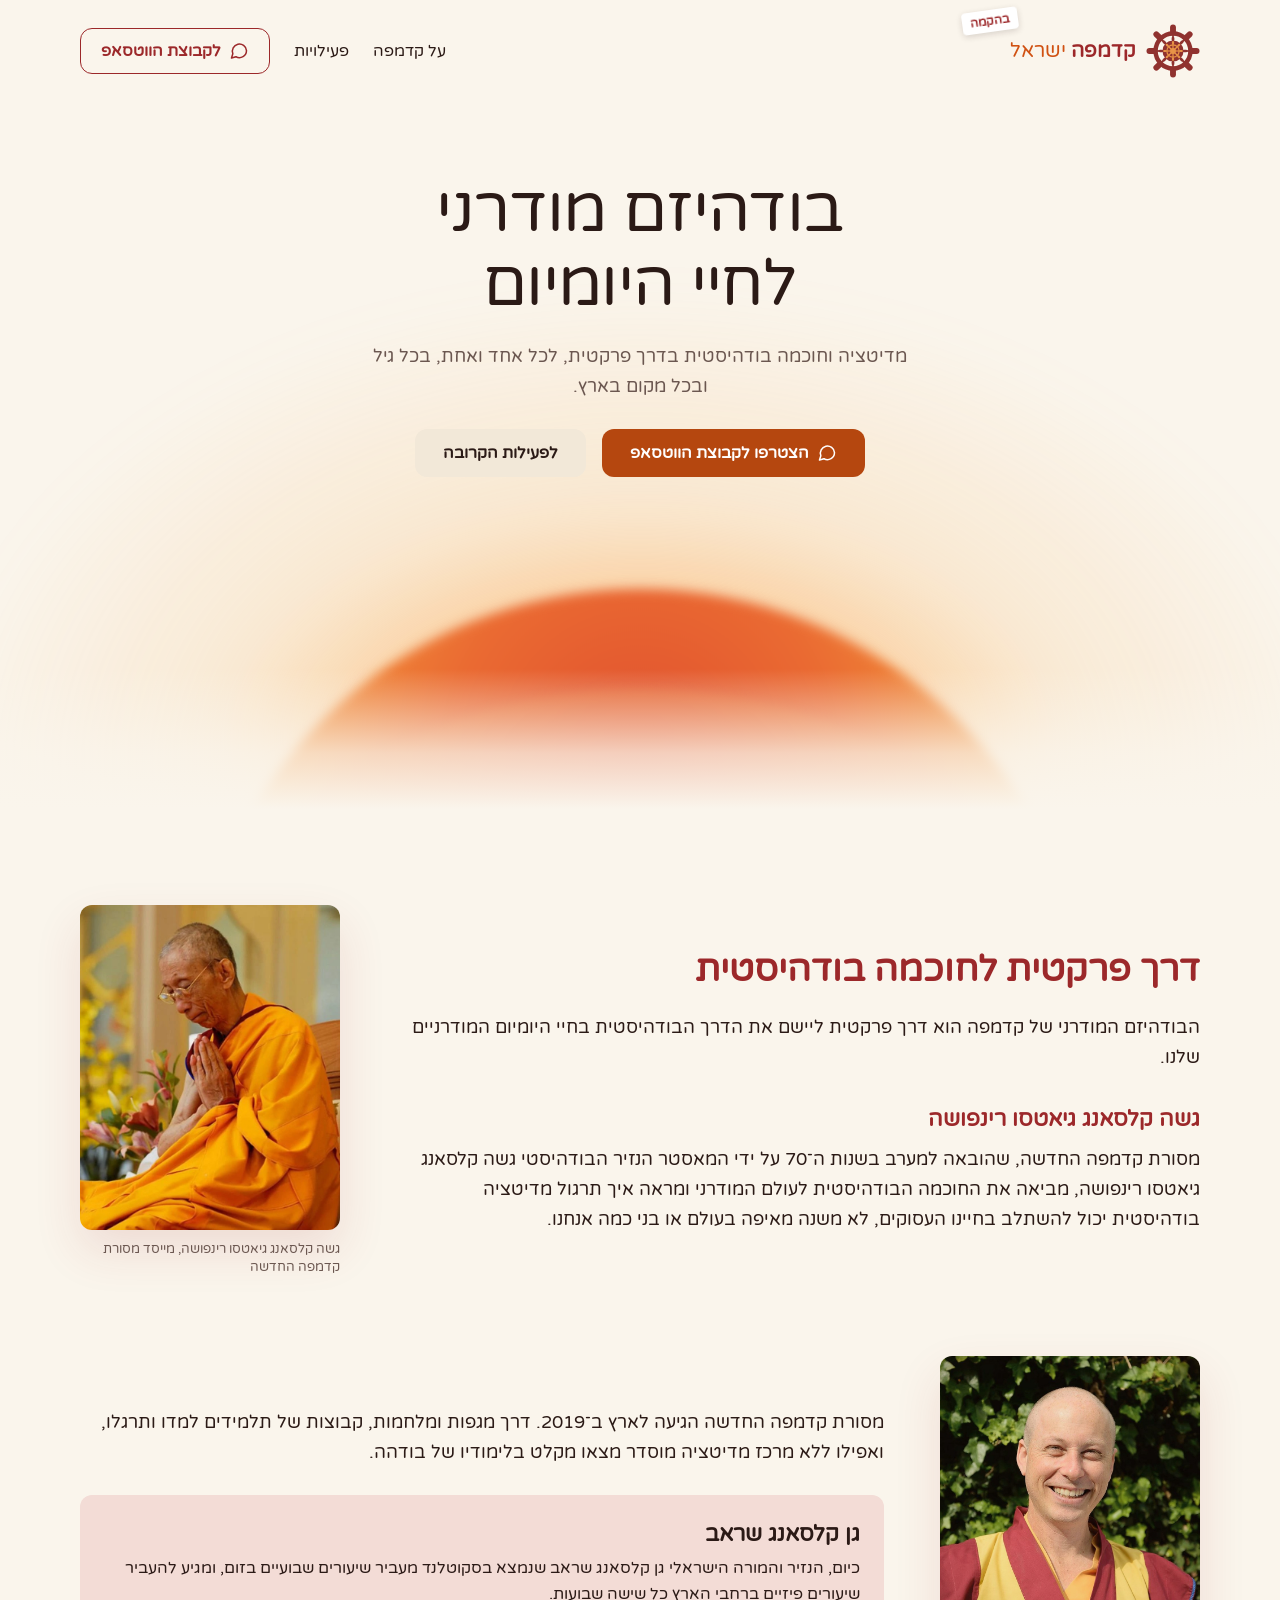
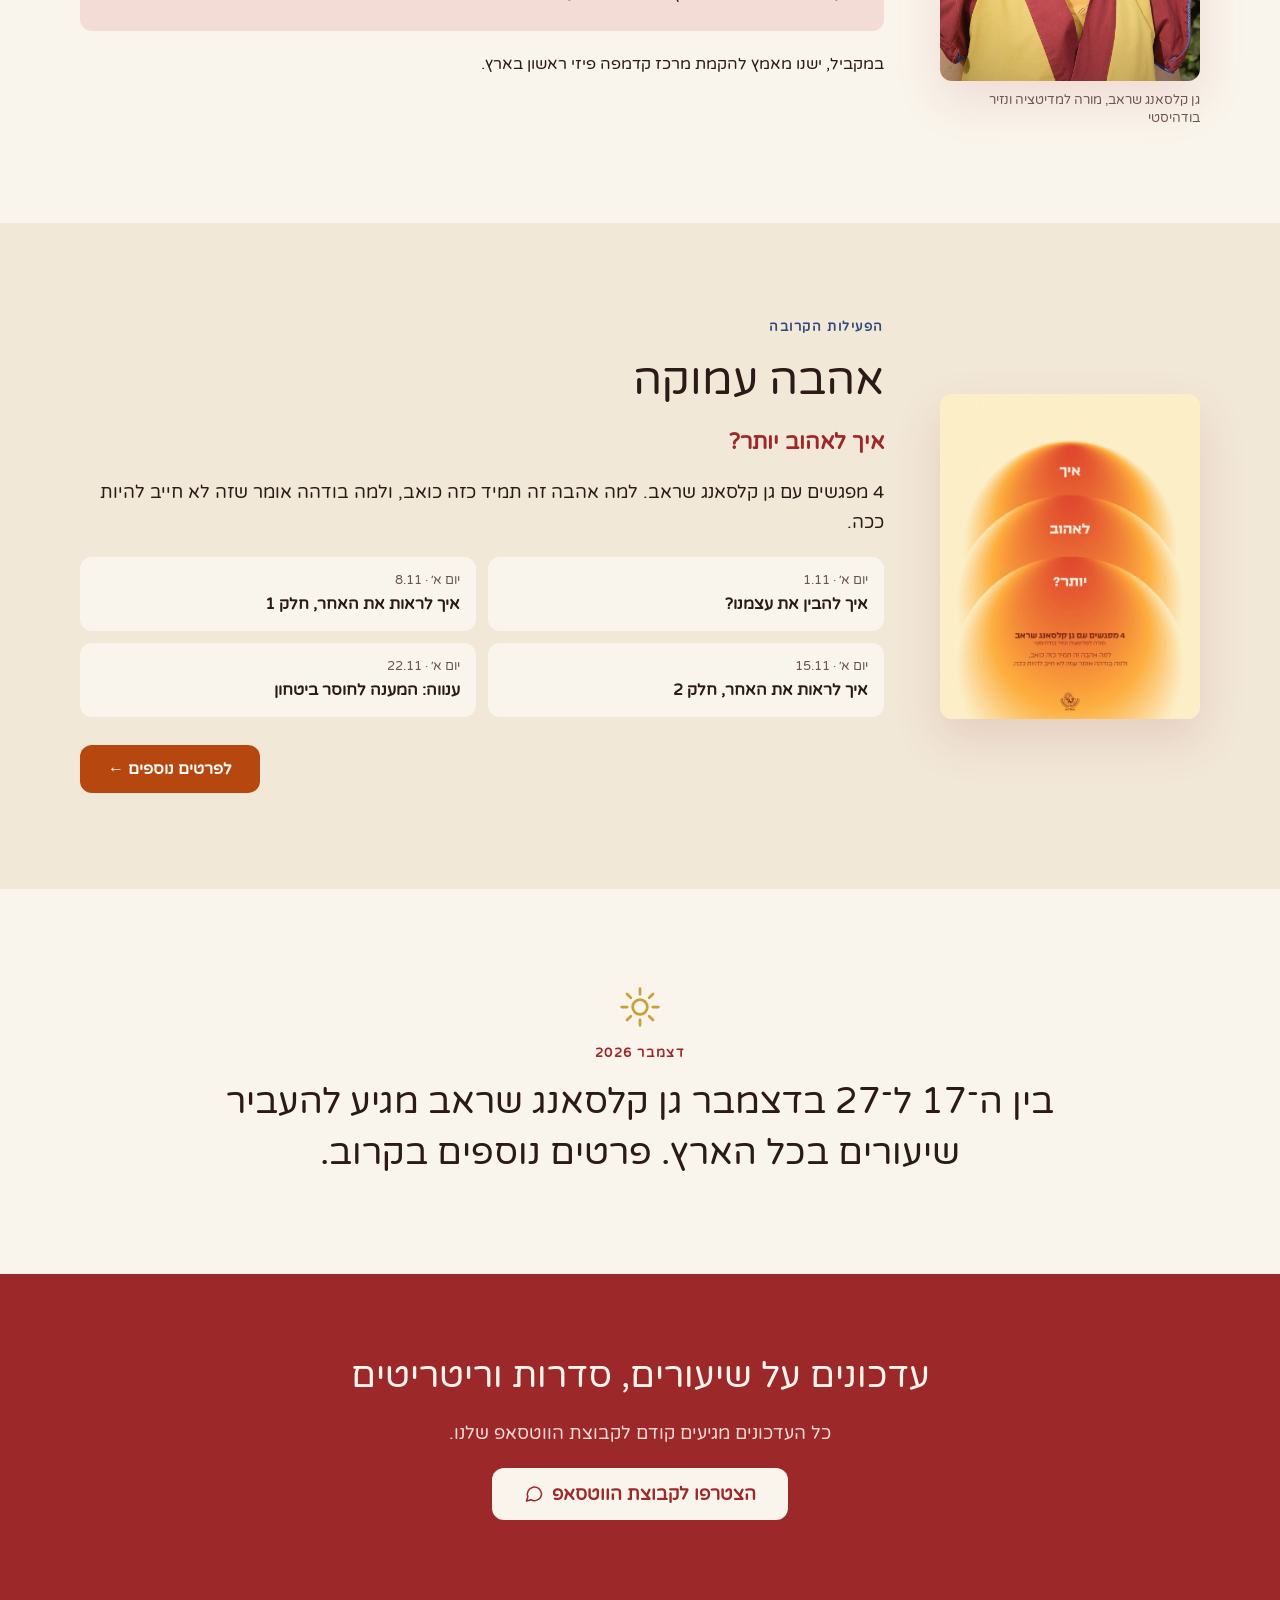
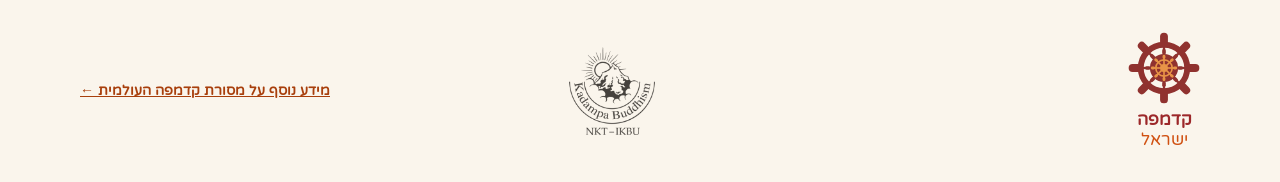
==== index.html @ 69dd3544 "Adjust portrait sizing and hide gallery navigation Add physical center information and refine Decemb" ====
<!doctype html>
<html lang="he" dir="rtl">
<head>
<meta charset="utf-8">
<meta name="viewport" content="width=device-width, initial-scale=1">
<title>קדמפה ישראל: עמוד נחיתה</title>
<meta name="description" content="קדמפה ישראל: בודהיזם מודרני לחיי היומיום. מדיטציה וחוכמה בודהיסטית בדרך פרקטית, לכל אחד ואחת, בכל גיל ובכל מקום בארץ.">
<meta name="theme-color" content="#faf5ec">
<link rel="preconnect" href="https://fonts.googleapis.com">
<link rel="preconnect" href="https://fonts.gstatic.com" crossorigin>
<link rel="stylesheet" href="https://fonts.googleapis.com/css2?family=Varela+Round&amp;display=swap">
<link rel="stylesheet" href="styles.css">
<noscript><style>.sun{transform:none}.sun-glow{opacity:1}</style></noscript>
<script src="main.js" defer></script>
</head>
<body>

<div class="site-top">
<header class="site-header">
<a class="logo" href="#top" aria-label="קדמפה ישראל, לראש העמוד">
<svg viewBox="52 26 220 220" width="54" height="54" role="img" aria-label="סמל קדמפה ישראל" class="logo-mark"><line x1="162.0" y1="96.0" x2="162.0" y2="70.0" stroke="#90322f" stroke-width="7"></line><line x1="162.0" y1="90.0" x2="162.0" y2="83.0" stroke="#90322f" stroke-width="11" stroke-linecap="round"></line><line x1="162.0" y1="58.0" x2="162.0" y2="40.0" stroke="#90322f" stroke-width="24" stroke-linecap="round"></line><line x1="190.3" y1="107.7" x2="208.7" y2="89.3" stroke="#90322f" stroke-width="7"></line><line x1="194.5" y1="103.5" x2="199.5" y2="98.5" stroke="#90322f" stroke-width="11" stroke-linecap="round"></line><line x1="217.2" y1="80.8" x2="229.9" y2="68.1" stroke="#90322f" stroke-width="24" stroke-linecap="round"></line><line x1="202.0" y1="136.0" x2="228.0" y2="136.0" stroke="#90322f" stroke-width="7"></line><line x1="208.0" y1="136.0" x2="215.0" y2="136.0" stroke="#90322f" stroke-width="11" stroke-linecap="round"></line><line x1="240.0" y1="136.0" x2="258.0" y2="136.0" stroke="#90322f" stroke-width="24" stroke-linecap="round"></line><line x1="190.3" y1="164.3" x2="208.7" y2="182.7" stroke="#90322f" stroke-width="7"></line><line x1="194.5" y1="168.5" x2="199.5" y2="173.5" stroke="#90322f" stroke-width="11" stroke-linecap="round"></line><line x1="217.2" y1="191.2" x2="229.9" y2="203.9" stroke="#90322f" stroke-width="24" stroke-linecap="round"></line><line x1="162.0" y1="176.0" x2="162.0" y2="202.0" stroke="#90322f" stroke-width="7"></line><line x1="162.0" y1="182.0" x2="162.0" y2="189.0" stroke="#90322f" stroke-width="11" stroke-linecap="round"></line><line x1="162.0" y1="214.0" x2="162.0" y2="232.0" stroke="#90322f" stroke-width="24" stroke-linecap="round"></line><line x1="133.7" y1="164.3" x2="115.3" y2="182.7" stroke="#90322f" stroke-width="7"></line><line x1="129.5" y1="168.5" x2="124.5" y2="173.5" stroke="#90322f" stroke-width="11" stroke-linecap="round"></line><line x1="106.8" y1="191.2" x2="94.1" y2="203.9" stroke="#90322f" stroke-width="24" stroke-linecap="round"></line><line x1="122.0" y1="136.0" x2="96.0" y2="136.0" stroke="#90322f" stroke-width="7"></line><line x1="116.0" y1="136.0" x2="109.0" y2="136.0" stroke="#90322f" stroke-width="11" stroke-linecap="round"></line><line x1="84.0" y1="136.0" x2="66.0" y2="136.0" stroke="#90322f" stroke-width="24" stroke-linecap="round"></line><line x1="133.7" y1="107.7" x2="115.3" y2="89.3" stroke="#90322f" stroke-width="7"></line><line x1="129.5" y1="103.5" x2="124.5" y2="98.5" stroke="#90322f" stroke-width="11" stroke-linecap="round"></line><line x1="106.8" y1="80.8" x2="94.1" y2="68.1" stroke="#90322f" stroke-width="24" stroke-linecap="round"></line><circle cx="162" cy="136" r="71" fill="none" stroke="#90322f" stroke-width="18"></circle><circle cx="162" cy="136" r="43" fill="#90322f"></circle><circle cx="162" cy="136" r="25" fill="none" stroke="#e89447" stroke-width="5"></circle><line x1="162.0" y1="136.0" x2="162.0" y2="103.0" stroke="#e89447" stroke-width="5"></line><line x1="162.0" y1="104.0" x2="162.0" y2="100.0" stroke="#e89447" stroke-width="8.5" stroke-linecap="round"></line><line x1="162.0" y1="136.0" x2="185.3" y2="112.7" stroke="#e89447" stroke-width="5"></line><line x1="184.6" y1="113.4" x2="187.5" y2="110.5" stroke="#e89447" stroke-width="8.5" stroke-linecap="round"></line><line x1="162.0" y1="136.0" x2="195.0" y2="136.0" stroke="#e89447" stroke-width="5"></line><line x1="194.0" y1="136.0" x2="198.0" y2="136.0" stroke="#e89447" stroke-width="8.5" stroke-linecap="round"></line><line x1="162.0" y1="136.0" x2="185.3" y2="159.3" stroke="#e89447" stroke-width="5"></line><line x1="184.6" y1="158.6" x2="187.5" y2="161.5" stroke="#e89447" stroke-width="8.5" stroke-linecap="round"></line><line x1="162.0" y1="136.0" x2="162.0" y2="169.0" stroke="#e89447" stroke-width="5"></line><line x1="162.0" y1="168.0" x2="162.0" y2="172.0" stroke="#e89447" stroke-width="8.5" stroke-linecap="round"></line><line x1="162.0" y1="136.0" x2="138.7" y2="159.3" stroke="#e89447" stroke-width="5"></line><line x1="139.4" y1="158.6" x2="136.5" y2="161.5" stroke="#e89447" stroke-width="8.5" stroke-linecap="round"></line><line x1="162.0" y1="136.0" x2="129.0" y2="136.0" stroke="#e89447" stroke-width="5"></line><line x1="130.0" y1="136.0" x2="126.0" y2="136.0" stroke="#e89447" stroke-width="8.5" stroke-linecap="round"></line><line x1="162.0" y1="136.0" x2="138.7" y2="112.7" stroke="#e89447" stroke-width="5"></line><line x1="139.4" y1="113.4" x2="136.5" y2="110.5" stroke="#e89447" stroke-width="8.5" stroke-linecap="round"></line><circle cx="162" cy="136" r="12" fill="#e89447"></circle></svg>
<span class="logo-word">
<span class="logo-word__top">קדמפה</span>
<span class="logo-word__bottom">ישראל</span>
</span>
<span class="badge badge--tag">בהקמה</span>
</a>
<nav class="nav nav--center" aria-label="ניווט ראשי">
<a class="nav-link" href="#about" data-section="about">על קדמפה</a>
<a class="nav-link" href="#series" data-section="series">פעילויות</a>
<!-- <a class="nav-link" href="#gallery" data-section="gallery">גלריה</a> -->
<a class="btn btn-outline" href="https://chat.whatsapp.com/EBCWu6RBWqvGROPX27mSxB"><svg class="icon" width="20" height="20" viewBox="0 0 24 24" fill="none" stroke="currentColor" stroke-width="1.8" stroke-linecap="round" stroke-linejoin="round" aria-hidden="true"><path d="M21 11.5a8.5 8.5 0 0 1-12.6 7.4L3 20.5l1.6-5.2A8.5 8.5 0 1 1 21 11.5z"></path></svg>לקבוצת הווטסאפ</a>
</nav>
</header>
</div>

<main>
<section id="top" class="hero">
<div class="hero-inner">
<h1 class="hero-title">בודהיזם מודרני<br>לחיי היומיום</h1>
<p class="hero-lead">מדיטציה וחוכמה בודהיסטית בדרך פרקטית, לכל אחד ואחת, בכל גיל ובכל מקום בארץ.</p>
<div class="btn-row btn-row--center">
<a class="btn btn-primary" href="https://chat.whatsapp.com/EBCWu6RBWqvGROPX27mSxB"><svg class="icon" width="20" height="20" viewBox="0 0 24 24" fill="none" stroke="currentColor" stroke-width="1.8" stroke-linecap="round" stroke-linejoin="round" aria-hidden="true"><path d="M21 11.5a8.5 8.5 0 0 1-12.6 7.4L3 20.5l1.6-5.2A8.5 8.5 0 1 1 21 11.5z"></path></svg>הצטרפו לקבוצת הווטסאפ</a>
<a class="btn btn-secondary" href="#series">לפעילות הקרובה</a>
</div>
</div>
<div class="horizon" aria-hidden="true">
<div class="sun">
<div class="sun-glow"><div class="sun-glow__breath"></div></div>
<div class="sun-disc sun-disc--core"></div>
<div class="sun-disc sun-disc--halo"></div>
</div>
</div>
</section>

<section id="about" class="section about">
<div class="container about-rows">
<div class="split">
<div class="about-text stack">
<h2 class="heading">דרך פרקטית לחוכמה בודהיסטית</h2>
<p class="body-lg">הבודהיזם המודרני של קדמפה הוא דרך פרקטית ליישם את הדרך הבודהיסטית בחיי היומיום המודרניים שלנו.</p>
<h3 class="subheading">גשה קלסאנג גיאטסו רינפושה</h3>
<p class="body-lg">מסורת קדמפה החדשה, שהובאה למערב בשנות ה־70 על ידי המאסטר הנזיר הבודהיסטי גשה קלסאנג גיאטסו רינפושה, מביאה את החוכמה הבודהיסטית לעולם המודרני ומראה איך תרגול מדיטציה בודהיסטית יכול להשתלב בחיינו העסוקים, לא משנה מאיפה בעולם או בני כמה אנחנו.</p>
</div>
<figure class="about-figure">
<img class="photo" src="assets/geshe-la.jpg" alt="גשה קלסאנג גיאטסו רינפושה בגלימות זעפרן, ידיו צמודות בתפילה ועיניו מושפלות">
<figcaption class="caption">גשה קלסאנג גיאטסו רינפושה, מייסד מסורת קדמפה החדשה</figcaption>
</figure>
</div>
<div class="split split--reverse">
<div class="about-text stack">
<p class="body-lg">מסורת קדמפה החדשה הגיעה לארץ ב־2019. דרך מגפות ומלחמות, קבוצות של תלמידים למדו ותרגלו, ואפילו ללא מרכז מדיטציה מוסדר מצאו מקלט בלימודיו של בודהה.</p>
<div class="card-lotus teacher-card">
<div class="card-title">גן קלסאנג שראב</div>
<p>כיום, הנזיר והמורה הישראלי גן קלסאנג שראב שנמצא בסקוטלנד מעביר שיעורים שבועיים בזום, ומגיע להעביר שיעורים פיזיים ברחבי הארץ כל שישה שבועות.</p>
</div>
<p>במקביל, ישנו מאמץ להקמת מרכז קדמפה פיזי ראשון בארץ.</p>
</div>
<figure class="about-figure">
<img class="photo" src="assets/sherab.jpg" alt="גן קלסאנג שראב מחייך, בגלימות נזיר, על רקע עלי קיסוס">
<figcaption class="caption">גן קלסאנג שראב, מורה למדיטציה ונזיר בודהיסטי</figcaption>
</figure>
</div>
</div>
</section>

<section id="series" class="section section--band">
<div class="container split">
<div class="series-poster">
<img class="photo photo--strong" src="assets/poster.jpg" alt="פוסטר הסדרה: איך לאהוב יותר? 4 מפגשים עם גן קלסאנג שראב">
</div>
<div class="col-main stack">
<div class="eyebrow eyebrow--lapis">הפעילות הקרובה</div>
<h2 class="series-title">אהבה עמוקה</h2>
<p class="subheading">איך לאהוב יותר?</p>
<p class="body-lg">4 מפגשים עם גן קלסאנג שראב. למה אהבה זה תמיד כזה כואב, ולמה בודהה אומר שזה לא חייב להיות ככה.</p>
<ul class="session-grid">
<li class="session-chip"><span class="session-chip__date">יום א׳ · 1.11</span><span class="session-chip__title">איך להבין את עצמנו?</span></li>
<li class="session-chip"><span class="session-chip__date">יום א׳ · 8.11</span><span class="session-chip__title">איך לראות את האחר, חלק 1</span></li>
<li class="session-chip"><span class="session-chip__date">יום א׳ · 15.11</span><span class="session-chip__title">איך לראות את האחר, חלק 2</span></li>
<li class="session-chip"><span class="session-chip__date">יום א׳ · 22.11</span><span class="session-chip__title">ענווה: המענה לחוסר ביטחון</span></li>
</ul>
<div class="btn-row btn-row--end">
<a class="btn btn-primary" href="series.html">לפרטים נוספים ←</a>
</div>
</div>
</div>
</section>

<section class="section" aria-labelledby="dec-title">
<div class="container container--narrow note">
<svg width="44" height="44" viewBox="0 0 24 24" fill="none" stroke="#c9a03a" stroke-width="1.5" stroke-linecap="round" aria-hidden="true"><circle cx="12" cy="12" r="4"></circle><path d="M12 2v3M12 19v3M2 12h3M19 12h3M4.9 4.9l2.1 2.1M17 17l2.1 2.1M4.9 19.1L7 17M17 7l2.1-2.1"></path></svg>
<h2 id="dec-title" class="eyebrow">דצמבר 2026</h2>
<p class="note-text">בין ה־17 ל־27 בדצמבר גן קלסאנג שראב מגיע להעביר שיעורים בכל הארץ. פרטים נוספים בקרוב.</p>
<!--<a class="btn btn-outline" href="https://chat.whatsapp.com/EBCWu6RBWqvGROPX27mSxB">לעדכונים בווטסאפ<svg class="icon" width="18" height="18" viewBox="0 0 24 24" fill="none" stroke="currentColor" stroke-width="1.8" stroke-linecap="round" stroke-linejoin="round" aria-hidden="true"><path d="M21 11.5a8.5 8.5 0 0 1-12.6 7.4L3 20.5l1.6-5.2A8.5 8.5 0 1 1 21 11.5z"></path></svg></a>-->
</div>
</section>

<!--
<section id="gallery" class="gallery">
<div class="container">
<div class="stack stack--12">
<h2 class="heading">ממפגשים קודמים:</h2>
</div>
Gallery placeholders: replace each <figure class="placeholder ..."> with
     <figure class="gallery-item--..."><img class="photo" ...></figure> when photos arrive.
<div class="gallery-grid">
<figure class="placeholder gallery-item--wide"><svg width="32" height="32" viewBox="0 0 24 24" fill="none" stroke="#6b5750" stroke-width="1.5" stroke-linecap="round" stroke-linejoin="round" aria-hidden="true"><rect x="3" y="3" width="18" height="18" rx="3"></rect><circle cx="9" cy="9" r="2"></circle><path d="M21 15l-5-5L5 21"></path></svg><figcaption>[תמונה: שיעורים, אוקטובר 2026]</figcaption></figure>
<figure class="placeholder gallery-item--tall"><svg width="32" height="32" viewBox="0 0 24 24" fill="none" stroke="#6b5750" stroke-width="1.5" stroke-linecap="round" stroke-linejoin="round" aria-hidden="true"><rect x="3" y="3" width="18" height="18" rx="3"></rect><circle cx="9" cy="9" r="2"></circle><path d="M21 15l-5-5L5 21"></path></svg><figcaption>[תמונה: אוקטובר 2026]</figcaption></figure>
<figure class="placeholder gallery-item--landscape"><svg width="32" height="32" viewBox="0 0 24 24" fill="none" stroke="#6b5750" stroke-width="1.5" stroke-linecap="round" stroke-linejoin="round" aria-hidden="true"><rect x="3" y="3" width="18" height="18" rx="3"></rect><circle cx="9" cy="9" r="2"></circle><path d="M21 15l-5-5L5 21"></path></svg><figcaption>[תמונה: ריטריט]</figcaption></figure>
<figure class="placeholder gallery-item--landscape"><svg width="32" height="32" viewBox="0 0 24 24" fill="none" stroke="#6b5750" stroke-width="1.5" stroke-linecap="round" stroke-linejoin="round" aria-hidden="true"><rect x="3" y="3" width="18" height="18" rx="3"></rect><circle cx="9" cy="9" r="2"></circle><path d="M21 15l-5-5L5 21"></path></svg><figcaption>[תמונה: שיעור קודם]</figcaption></figure>
<figure class="placeholder gallery-item--landscape"><svg width="32" height="32" viewBox="0 0 24 24" fill="none" stroke="#6b5750" stroke-width="1.5" stroke-linecap="round" stroke-linejoin="round" aria-hidden="true"><rect x="3" y="3" width="18" height="18" rx="3"></rect><circle cx="9" cy="9" r="2"></circle><path d="M21 15l-5-5L5 21"></path></svg><figcaption>[תמונה: ריטריט]</figcaption></figure>
</div>
</div>
</section>
-->

<section class="join" aria-labelledby="join-title">
<div class="container container--narrow">
<h2 id="join-title" class="join-title">עדכונים על שיעורים, סדרות וריטריטים</h2>
<p class="join-lead">כל העדכונים מגיעים קודם לקבוצת הווטסאפ שלנו.</p>
<a class="btn btn-light" href="https://chat.whatsapp.com/EBCWu6RBWqvGROPX27mSxB">הצטרפו לקבוצת הווטסאפ<svg class="icon" width="20" height="20" viewBox="0 0 24 24" fill="none" stroke="currentColor" stroke-width="1.8" stroke-linecap="round" stroke-linejoin="round" aria-hidden="true"><path d="M21 11.5a8.5 8.5 0 0 1-12.6 7.4L3 20.5l1.6-5.2A8.5 8.5 0 1 1 21 11.5z"></path></svg></a>
</div>
</section>
</main>

<footer class="site-footer">
<div class="footer-logo" role="img" aria-label="קדמפה ישראל">
<svg viewBox="52 26 220 220" width="72" height="72" role="img" aria-label="סמל קדמפה ישראל" class="logo-mark"><line x1="162.0" y1="96.0" x2="162.0" y2="70.0" stroke="#90322f" stroke-width="7"></line><line x1="162.0" y1="90.0" x2="162.0" y2="83.0" stroke="#90322f" stroke-width="11" stroke-linecap="round"></line><line x1="162.0" y1="58.0" x2="162.0" y2="40.0" stroke="#90322f" stroke-width="24" stroke-linecap="round"></line><line x1="190.3" y1="107.7" x2="208.7" y2="89.3" stroke="#90322f" stroke-width="7"></line><line x1="194.5" y1="103.5" x2="199.5" y2="98.5" stroke="#90322f" stroke-width="11" stroke-linecap="round"></line><line x1="217.2" y1="80.8" x2="229.9" y2="68.1" stroke="#90322f" stroke-width="24" stroke-linecap="round"></line><line x1="202.0" y1="136.0" x2="228.0" y2="136.0" stroke="#90322f" stroke-width="7"></line><line x1="208.0" y1="136.0" x2="215.0" y2="136.0" stroke="#90322f" stroke-width="11" stroke-linecap="round"></line><line x1="240.0" y1="136.0" x2="258.0" y2="136.0" stroke="#90322f" stroke-width="24" stroke-linecap="round"></line><line x1="190.3" y1="164.3" x2="208.7" y2="182.7" stroke="#90322f" stroke-width="7"></line><line x1="194.5" y1="168.5" x2="199.5" y2="173.5" stroke="#90322f" stroke-width="11" stroke-linecap="round"></line><line x1="217.2" y1="191.2" x2="229.9" y2="203.9" stroke="#90322f" stroke-width="24" stroke-linecap="round"></line><line x1="162.0" y1="176.0" x2="162.0" y2="202.0" stroke="#90322f" stroke-width="7"></line><line x1="162.0" y1="182.0" x2="162.0" y2="189.0" stroke="#90322f" stroke-width="11" stroke-linecap="round"></line><line x1="162.0" y1="214.0" x2="162.0" y2="232.0" stroke="#90322f" stroke-width="24" stroke-linecap="round"></line><line x1="133.7" y1="164.3" x2="115.3" y2="182.7" stroke="#90322f" stroke-width="7"></line><line x1="129.5" y1="168.5" x2="124.5" y2="173.5" stroke="#90322f" stroke-width="11" stroke-linecap="round"></line><line x1="106.8" y1="191.2" x2="94.1" y2="203.9" stroke="#90322f" stroke-width="24" stroke-linecap="round"></line><line x1="122.0" y1="136.0" x2="96.0" y2="136.0" stroke="#90322f" stroke-width="7"></line><line x1="116.0" y1="136.0" x2="109.0" y2="136.0" stroke="#90322f" stroke-width="11" stroke-linecap="round"></line><line x1="84.0" y1="136.0" x2="66.0" y2="136.0" stroke="#90322f" stroke-width="24" stroke-linecap="round"></line><line x1="133.7" y1="107.7" x2="115.3" y2="89.3" stroke="#90322f" stroke-width="7"></line><line x1="129.5" y1="103.5" x2="124.5" y2="98.5" stroke="#90322f" stroke-width="11" stroke-linecap="round"></line><line x1="106.8" y1="80.8" x2="94.1" y2="68.1" stroke="#90322f" stroke-width="24" stroke-linecap="round"></line><circle cx="162" cy="136" r="71" fill="none" stroke="#90322f" stroke-width="18"></circle><circle cx="162" cy="136" r="43" fill="#90322f"></circle><circle cx="162" cy="136" r="25" fill="none" stroke="#e89447" stroke-width="5"></circle><line x1="162.0" y1="136.0" x2="162.0" y2="103.0" stroke="#e89447" stroke-width="5"></line><line x1="162.0" y1="104.0" x2="162.0" y2="100.0" stroke="#e89447" stroke-width="8.5" stroke-linecap="round"></line><line x1="162.0" y1="136.0" x2="185.3" y2="112.7" stroke="#e89447" stroke-width="5"></line><line x1="184.6" y1="113.4" x2="187.5" y2="110.5" stroke="#e89447" stroke-width="8.5" stroke-linecap="round"></line><line x1="162.0" y1="136.0" x2="195.0" y2="136.0" stroke="#e89447" stroke-width="5"></line><line x1="194.0" y1="136.0" x2="198.0" y2="136.0" stroke="#e89447" stroke-width="8.5" stroke-linecap="round"></line><line x1="162.0" y1="136.0" x2="185.3" y2="159.3" stroke="#e89447" stroke-width="5"></line><line x1="184.6" y1="158.6" x2="187.5" y2="161.5" stroke="#e89447" stroke-width="8.5" stroke-linecap="round"></line><line x1="162.0" y1="136.0" x2="162.0" y2="169.0" stroke="#e89447" stroke-width="5"></line><line x1="162.0" y1="168.0" x2="162.0" y2="172.0" stroke="#e89447" stroke-width="8.5" stroke-linecap="round"></line><line x1="162.0" y1="136.0" x2="138.7" y2="159.3" stroke="#e89447" stroke-width="5"></line><line x1="139.4" y1="158.6" x2="136.5" y2="161.5" stroke="#e89447" stroke-width="8.5" stroke-linecap="round"></line><line x1="162.0" y1="136.0" x2="129.0" y2="136.0" stroke="#e89447" stroke-width="5"></line><line x1="130.0" y1="136.0" x2="126.0" y2="136.0" stroke="#e89447" stroke-width="8.5" stroke-linecap="round"></line><line x1="162.0" y1="136.0" x2="138.7" y2="112.7" stroke="#e89447" stroke-width="5"></line><line x1="139.4" y1="113.4" x2="136.5" y2="110.5" stroke="#e89447" stroke-width="8.5" stroke-linecap="round"></line><circle cx="162" cy="136" r="12" fill="#e89447"></circle></svg>
<span class="logo-word"><span class="logo-word__top">קדמפה</span><span class="logo-word__bottom">ישראל</span></span>
</div>
<br>
<a class="footer-nkt" href="https://kadampa.org/"><img src="assets/nkt-ikbu-logo.png" width="96" height="96" alt="חלק ממסורת קדמפה החדשה (NKT-IKBU)"></a>
<a class="footer-link" href="https://kadampa.org/">מידע נוסף על מסורת קדמפה העולמית ←</a>
</footer>

</body>
</html>
---- styles.css ----
/* Kadampa Israel: shared styles. Token names follow design/tokens.json (light theme). */

:root {
  --surface-100: #faf5ec;
  --surface-200: #f2e8d8;
  --hairline: #e2d5c1;
  --ink: #2b1a16;
  --ink-muted: #6b5750;
  --ink-soft: #4a3832; /* not a token: session descriptions on the series page */
  --saffron: #d05112;
  --saffron-text: #a83f0c;
  --action: #b5470f;
  --on-action: #ffffff;
  --maroon: #9c282a;
  --gold: #c9a03a;
  --lapis: #2f4a7c;
  --jade: #2f6b52;
  --lotus: #f3dcd6;

  --radius-md: 12px;
  --radius-full: 9999px;

  --font-sans: 'Varela Round', Heebo, Arial, sans-serif;
}

/* ---------- Base ---------- */

html { scroll-behavior: smooth; }
@media (prefers-reduced-motion: reduce) {
  html { scroll-behavior: auto; }
}

body {
  margin: 0;
  background: var(--surface-100);
  color: var(--ink);
  font-family: var(--font-sans);
  font-size: 16px;
  line-height: 26px;
}

h1, h2, p, figure, dl, dd { margin: 0; }

:where(a) { color: var(--saffron-text); }
:where(a:hover) { color: var(--maroon); }

.icon { flex: 0 0 auto; }

/* ---------- Header / nav ---------- */

html { scroll-padding-top: 96px; }

.site-header {
  max-width: 1120px;
  margin: 0 auto;
  padding: 24px 24px;
  display: flex;
  flex-wrap: wrap;
  gap: 16px;
  align-items: center;
  justify-content: space-between;
  position: relative;
}
.site-header--wide { max-width: 1232px; }
.header-bar { border-bottom: 1px solid var(--hairline); }
.site-top {
  position: sticky;
  top: 0;
  z-index: 10;
  background: var(--surface-100);
  transition: box-shadow 0.2s ease;
}
.site-top.is-stuck { box-shadow: 0 2px 10px rgba(43, 26, 22, 0.12); }

.logo {
  position: relative;
  display: flex;
  flex-direction: row;
  align-items: center;
  gap: 10px;
  text-decoration: none;
}
.logo-mark { display: block; }
.logo-word {
  display: flex;
  flex-direction: row;
  align-items: center;
  gap: 5px;
  line-height: 1;
}
.logo-word span { font-size: 20px; line-height: 24px; }
.logo-word__top { font-weight: 700; color: var(--maroon); }
.logo-word__bottom { font-weight: 300; color: var(--saffron); }

/* "בהקמה" (under construction) tag */
.badge {
  position: absolute;
  background: #ffffff;
  color: var(--maroon);
  font-weight: 700;
  box-shadow: 0 2px 6px rgba(43, 26, 22, 0.16);
  white-space: nowrap;
}
.badge--tag { /* in flow after the wordmark, raised, so it never sits on the text */
  position: relative;
  align-self: flex-start;
  margin-top: -14px;
  margin-inline-start: -18px; /* tucks it up over the end of the wordmark */
  font-size: 12px;
  line-height: 16px;
  padding: 3px 8px;
  border-radius: 4px;
  transform: rotate(-8deg);
}

.nav {
  display: flex;
  flex-wrap: wrap;
  gap: 24px;
  align-items: center;
}
.nav--center { justify-content: center; }
.nav-link {
  color: var(--ink);
  text-decoration: underline 2px transparent;
  text-underline-offset: 8px;
  font-weight: 400;
  transition: color 0.2s ease, text-decoration-color 0.2s ease, background-color 0.2s ease, box-shadow 0.2s ease;
}
.nav-link[aria-current] {
  color: var(--maroon);
  text-decoration-color: var(--saffron);
}

/* ---------- Buttons ---------- */

.btn {
  display: inline-flex;
  align-items: center;
  gap: 8px;
  border-radius: var(--radius-md);
  text-decoration: none;
  font-weight: 700;
}
.btn-primary,
.btn-secondary {
  min-height: 48px;
  padding: 0 28px;
}
.btn-primary { background: var(--action); color: var(--on-action); }
.btn-secondary { background: var(--surface-200); color: var(--ink); }
.btn-outline {
  min-height: 44px;
  padding: 0 20px;
  border: 1.5px solid var(--maroon);
  color: var(--maroon);
}
.btn-light {
  min-height: 52px;
  padding: 0 32px;
  background: var(--surface-100);
  color: var(--maroon);
  font-size: 18px;
}
.btn-row {
  display: flex;
  flex-wrap: wrap;
  gap: 16px;
  margin-top: 8px;
}
.btn-row--center { justify-content: center; }
.btn-row--end { align-items: center; justify-content: flex-end; }

/* ---------- Sections and layout ---------- */

.section { padding: 96px 24px; }
.section--band { background: var(--surface-200); }
.container {
  max-width: 1120px;
  margin: 0 auto;
}
.container--narrow {
  max-width: 880px;
  text-align: center;
  display: flex;
  flex-direction: column;
  align-items: center;
}
.split {
  display: flex;
  flex-wrap: wrap;
  gap: 56px;
  align-items: center;
}
.stack { display: flex; flex-direction: column; gap: 20px; }
.stack--16 { gap: 16px; }
.stack--12 { gap: 12px; }
.col-main { flex: 999 1 420px; min-width: 0; }

/* ---------- Type ---------- */

.eyebrow {
  font-size: 13px;
  line-height: 16px;
  font-weight: 700;
  letter-spacing: 0.12em;
  color: var(--maroon);
}
.eyebrow--lapis { color: var(--lapis); }
.eyebrow--jade { color: var(--jade); }

.heading {
  font-size: 36px;
  line-height: 44px;
  font-weight: 700;
  color: var(--maroon);
}
.subheading {
  font-size: 22px;
  line-height: 30px;
  font-weight: 700;
  color: var(--maroon);
}
.body-lg { font-size: 18px; line-height: 30px; }
.muted { color: var(--ink-muted); }

/* ---------- Media ---------- */

.photo {
  display: block;
  width: 100%;
  height: auto;
  aspect-ratio: 4 / 5;
  object-fit: cover;
  border-radius: var(--radius-md);
  box-shadow: 0 20px 48px rgba(156, 40, 42, 0.12);
}
.photo--strong { box-shadow: 0 20px 48px rgba(156, 40, 42, 0.14); }
.caption {
  font-size: 13px;
  line-height: 18px;
  color: var(--ink-muted);
}

/* ---------- Cards ---------- */

.card-lotus {
  border-radius: var(--radius-md);
  background: var(--lotus);
}
.card-title {
  font-size: 22px;
  line-height: 30px;
  font-weight: 700;
}

/* ============ Landing page (index.html) ============ */

/* Hero + sunrise */
.hero {
  position: relative;
  padding: 72px 24px 0;
  text-align: center;
  overflow-x: clip; /* sun discs are wider than the viewport; vertical glow is allowed to spill, as in the mockup */
}
.hero-inner {
  position: relative;
  z-index: 1;
  max-width: 760px;
  margin: 0 auto;
  display: flex;
  flex-direction: column;
  align-items: center;
  gap: 20px;
}
.hero-title {
  font-size: clamp(40px, 6vw, 64px);
  line-height: 1.15;
  font-weight: 300;
  letter-spacing: -0.01em;
  color: var(--ink);
}
.hero-lead {
  font-size: 18px;
  line-height: 30px;
  color: var(--ink-muted);
  max-width: 560px;
}
.horizon {
  position: relative;
  height: 340px;
  margin-top: -8px;
  max-width: 1200px;
  margin-inline: auto;
}
.sun {
  position: absolute;
  inset: 0;
  transform: translateY(300px);
  transition: transform 3.5s cubic-bezier(0.22, 0.61, 0.36, 1);
}
.sun.is-risen { transform: translateY(0px); }
.sun-glow {
  position: absolute;
  left: 50%;
  top: -380px;
  width: 1400px;
  height: 1400px;
  margin-left: -700px;
  opacity: 0;
  transition: opacity 3.5s ease-out 0.2s;
}
.sun.is-risen .sun-glow { opacity: 1; }
/* Two layers: a bright corona hugging the disc's visible rim (~46% down this box), and a wide warm sky wash */
.sun-glow__breath {
  width: 100%;
  height: 100%;
  background:
    radial-gradient(ellipse 30% 16% at 50% 46%, rgba(255, 204, 120, 0.75) 0%, rgba(255, 178, 90, 0.35) 50%, rgba(255, 178, 90, 0) 100%),
    radial-gradient(ellipse 50% 34% at 50% 48%, rgba(244, 132, 56, 0.4) 0%, rgba(248, 168, 72, 0.18) 50%, rgba(250, 245, 236, 0) 100%);
  filter: blur(24px);
  transform-origin: 50% 46%;
  animation: kiGlow 6s ease-in-out infinite alternate;
}
.sun-disc {
  position: absolute;
  left: 50%;
  border-radius: var(--radius-full);
}
.sun-disc--core {
  top: 120px;
  width: 900px;
  height: 900px;
  margin-left: -450px;
  background: radial-gradient(circle at 50% 18%, #e0502e 0%, #ea6a32 22%, #f39a3c 44%, #fbc56a 58%, rgba(255, 214, 140, 0.6) 64%, rgba(250, 245, 236, 0) 72%);
  filter: blur(6px);
}
.sun-disc--halo {
  top: 220px;
  width: 1100px;
  height: 1100px;
  margin-left: -550px;
  background: radial-gradient(circle at 50% 14%, rgba(224, 80, 46, 0.85) 0%, rgba(236, 122, 53, 0.8) 24%, rgba(247, 169, 64, 0.6) 46%, rgba(250, 245, 236, 0) 70%);
  filter: blur(4px);
}

@keyframes kiGlow {
  from { transform: scale(0.96); opacity: 0.7; }
  to { transform: scale(1.06); opacity: 1; }
}

@media (prefers-reduced-motion: reduce) {
  .sun, .sun-glow { transition: none !important; }
  .sun-glow__breath { animation: none; }
}

/* About */
.about {
  position: relative;
  z-index: 1;
  background: var(--surface-100);
}
/* Haze over the bottom of the sun so it sinks into the page instead of ending in a hard line */
.about::before {
  content: '';
  position: absolute;
  left: 0;
  right: 0;
  bottom: 100%;
  height: 140px;
  background: linear-gradient(to bottom, rgba(250, 245, 236, 0), rgba(250, 245, 236, 0.75) 60%, var(--surface-100));
  pointer-events: none;
}
.about-text { flex: 999 1 520px; min-width: 0; }
.about-rows { display: flex; flex-direction: column; gap: 80px; }
.split--reverse { flex-direction: row-reverse; }
.about-text .subheading { margin: 12px 0 -10px; }
.teacher-card {
  margin-top: 8px;
  padding: 24px;
  display: flex;
  flex-direction: column;
  gap: 6px;
}
.teacher-card .card-title { color: var(--ink); }
.about-figure {
  flex: 0 1 260px;
  min-width: 0;
  max-width: 260px;
  margin-inline: auto;
  display: flex;
  flex-direction: column;
  gap: 10px;
}

/* Upcoming series */
.series-poster {
  flex: 0 1 260px;
  min-width: 0;
  max-width: 260px;
}
.series-title {
  font-size: 44px;
  line-height: 52px;
  font-weight: 300;
  color: var(--ink);
}
.session-grid {
  list-style: none;
  margin: 0;
  padding: 0;
  display: grid;
  grid-template-columns: repeat(2, minmax(0, 1fr));
  gap: 12px;
}
.session-chip {
  padding: 14px 16px;
  border-radius: var(--radius-md);
  background: var(--surface-100);
  display: flex;
  flex-direction: column;
  gap: 2px;
}
.session-chip__date { font-size: 13px; line-height: 18px; color: var(--ink-muted); }
.session-chip__title { font-weight: 700; }

/* December note */
.note { gap: 16px; }
.note-text {
  font-size: clamp(26px, 3.4vw, 36px);
  line-height: 1.4;
  font-weight: 300;
  color: var(--ink);
}
.note .btn-outline { margin-top: 8px; font-size: 15px; }

/* Gallery */
.gallery { padding: 0 24px 96px; }
.gallery .container { display: flex; flex-direction: column; gap: 32px; }
.gallery-grid {
  display: grid;
  grid-template-columns: repeat(auto-fit, minmax(260px, 1fr));
  gap: 16px;
}
.placeholder {
  border-radius: var(--radius-md);
  background: var(--surface-200);
  border: 1.5px dashed var(--hairline);
  display: flex;
  flex-direction: column;
  align-items: center;
  justify-content: center;
  gap: 8px;
  color: var(--ink-muted);
}
.gallery-item--wide { grid-column: 1 / -1; aspect-ratio: 16 / 9; }
.gallery-item--tall { aspect-ratio: 4 / 5; }
.gallery-item--landscape { aspect-ratio: 4 / 3; }

/* Join band */
.join {
  background: var(--maroon);
  padding: 80px 24px;
  color: var(--surface-100);
}
.join .container--narrow { gap: 20px; }
.join-title { font-size: 36px; line-height: 44px; font-weight: 300; }
.join-lead { font-size: 18px; line-height: 30px; color: var(--lotus); }

/* Footer */
.site-footer {
  max-width: 1120px;
  margin: 0 auto;
  padding: 32px 24px;
  display: flex;
  flex-wrap: wrap;
  gap: 16px;
  align-items: center;
  justify-content: space-between;
  font-size: 14px;
  color: var(--ink-muted);
}
.footer-logo {
  display: flex;
  flex-direction: column;
  align-items: center;
  gap: 6px;
}
.footer-logo .logo-word { flex-direction: column; gap: 0; }
.footer-logo .logo-word span { font-size: 17px; line-height: 20px; }
.site-footer--rule { border-top: 1px solid var(--hairline); }
.footer-link { color: var(--saffron-text); font-weight: 700; }
/* Black line art on transparent: soften it so it sits quietly beside the muted footer text */
.footer-nkt img { display: block; width: 96px; height: 96px; opacity: 0.8; }

/* ============ Series page (series.html) ============ */

/* Stacked on phones and tablets; side by side with a sticky poster column only when both columns fit */
.series-layout {
  max-width: 1280px;
  margin: 0 auto;
  padding: 64px 24px 96px;
  display: flex;
  flex-direction: column;
  align-items: center;
  gap: 48px;
}
.series-aside {
  width: 100%;
  max-width: 520px;
}
.poster-tall {
  display: block;
  width: 100%;
  height: auto;
  aspect-ratio: 4 / 5;
  object-fit: cover;
  border-radius: var(--radius-md);
  box-shadow: 0 20px 48px rgba(156, 40, 42, 0.14);
}
@media (min-width: 1100px) {
  .series-layout {
    flex-direction: row;
    justify-content: center;
    align-items: flex-start;
    gap: 56px;
  }
  .series-aside {
    width: auto;
    max-width: none;
    flex: 0 0 auto;
    position: sticky;
    top: 126px; /* below the sticky site header */
  }
  /* Leaves room for the header and the signup card so the whole column stays in view */
  .poster-tall {
    width: auto;
    height: min(calc(100vh - 360px), 440px);
    min-height: 320px;
  }
  .series-main { flex: 1 1 400px; }
}
.signup {
  margin-top: 23px;
  padding: 28px;
  display: flex;
  flex-wrap: wrap;
  gap: 20px;
  align-items: center;
  justify-content: space-between;
}
.signup__text {
  display: flex;
  flex-direction: column;
  gap: 4px;
  flex: 1 1 260px;
  min-width: 0;
}
.series-main {
  width: 100%;
  min-width: 0;
  max-width: 600px;
  display: flex;
  flex-direction: column;
  gap: 24px;
}
.series-intro { display: flex; flex-direction: column; gap: 14px; }
.page-title {
  font-size: clamp(40px, 5vw, 56px);
  line-height: 1.15;
  font-weight: 300;
  color: var(--ink);
}

.facts {
  display: grid;
  grid-template-columns: repeat(auto-fit, minmax(160px, 1fr));
  gap: 12px;
}
.fact {
  padding: 12px 16px;
  border-radius: var(--radius-md);
  background: var(--surface-200);
}
.fact dt { font-size: 13px; line-height: 18px; color: var(--ink-muted); }
.fact dd { font-weight: 700; }

.schedule {
  list-style: none;
  margin: 0;
  padding: 0 20px;
  border-radius: var(--radius-md);
  background: #ffffff;
  border: 1px solid var(--hairline);
}
.schedule-item {
  padding: 18px 0;
  border-bottom: 1px solid var(--hairline);
  display: grid;
  grid-template-columns: 96px minmax(0, 1fr);
  gap: 16px;
  align-items: baseline;
}
.schedule-item:last-child { border-bottom: 0; }
.schedule-item__date {
  font-size: 14px;
  line-height: 22px;
  font-weight: 700;
  color: var(--saffron-text);
  direction: ltr;
  text-align: right;
}
.schedule-item__body { display: flex; flex-direction: column; gap: 4px; min-width: 0; }
.schedule-item__title { font-size: 19px; line-height: 26px; font-weight: 700; }
.schedule-item__desc { font-size: 15px; line-height: 24px; color: var(--ink-soft); }

.teacher-figure { flex: 0 1 240px; min-width: 0; max-width: 240px; }
.teacher-role { font-size: 22px; line-height: 30px; font-weight: 300; }

/* ============ Mobile ============ */

@media (max-width: 640px) {
  html { scroll-padding-top: 72px; }

  .site-header {
    padding: 14px 16px 10px;
    gap: 10px 12px;
    justify-content: space-between;
  }
  .logo { gap: 8px; }
  .logo-mark { width: 36px; height: 36px; }
  .logo-word span { font-size: 17px; line-height: 20px; }
  .badge--tag { margin-top: -10px; margin-inline-start: -14px; font-size: 11px; line-height: 14px; padding: 2px 6px; }

  /* Phone nav: a full-width segmented bar under the logo */
  .nav {
    flex: 1 1 100%;
    flex-wrap: nowrap;
    gap: 4px;
    padding: 4px;
    border-radius: var(--radius-full);
    background: var(--surface-200);
    font-size: 15px;
  }
  .nav-link {
    flex: 1 1 0;
    min-height: 36px;
    display: flex;
    align-items: center;
    justify-content: center;
    border-radius: var(--radius-full);
    white-space: nowrap;
  }
  .nav-link:active { background: var(--surface-100); }
  .nav-link[aria-current] {
    text-decoration-color: transparent;
    background: #ffffff;
    box-shadow: 0 1px 4px rgba(43, 26, 22, 0.12);
  }
  .nav .btn-outline { display: none; } /* the hero and join sections carry the WhatsApp CTA on phones */

  .section { padding: 56px 16px; }
  .hero { padding: 40px 16px 0; }
  .hero-lead { font-size: 17px; line-height: 28px; }
  .split { gap: 32px; }
  .about-rows { gap: 48px; }
  .join-title { font-size: 28px; line-height: 36px; }
  .btn-row { gap: 12px; }
  .site-footer { padding: 24px 16px; justify-content: center; text-align: center; }

  .series-layout { padding: 32px 16px 56px; gap: 32px; }
  .schedule-item { grid-template-columns: minmax(0, 1fr); gap: 4px; }
}

/* Keep portraits from filling the whole phone screen */
@media (max-width: 640px) {
  .about-figure .photo,
  .series-poster .photo,
  .teacher-figure .photo,
  .poster-tall {
    max-width: min(280px, 72vw);
    max-height: 55vh;
    margin-inline: auto;
  }
  .about-figure,
  .series-poster,
  .teacher-figure { align-items: center; text-align: center; }
}
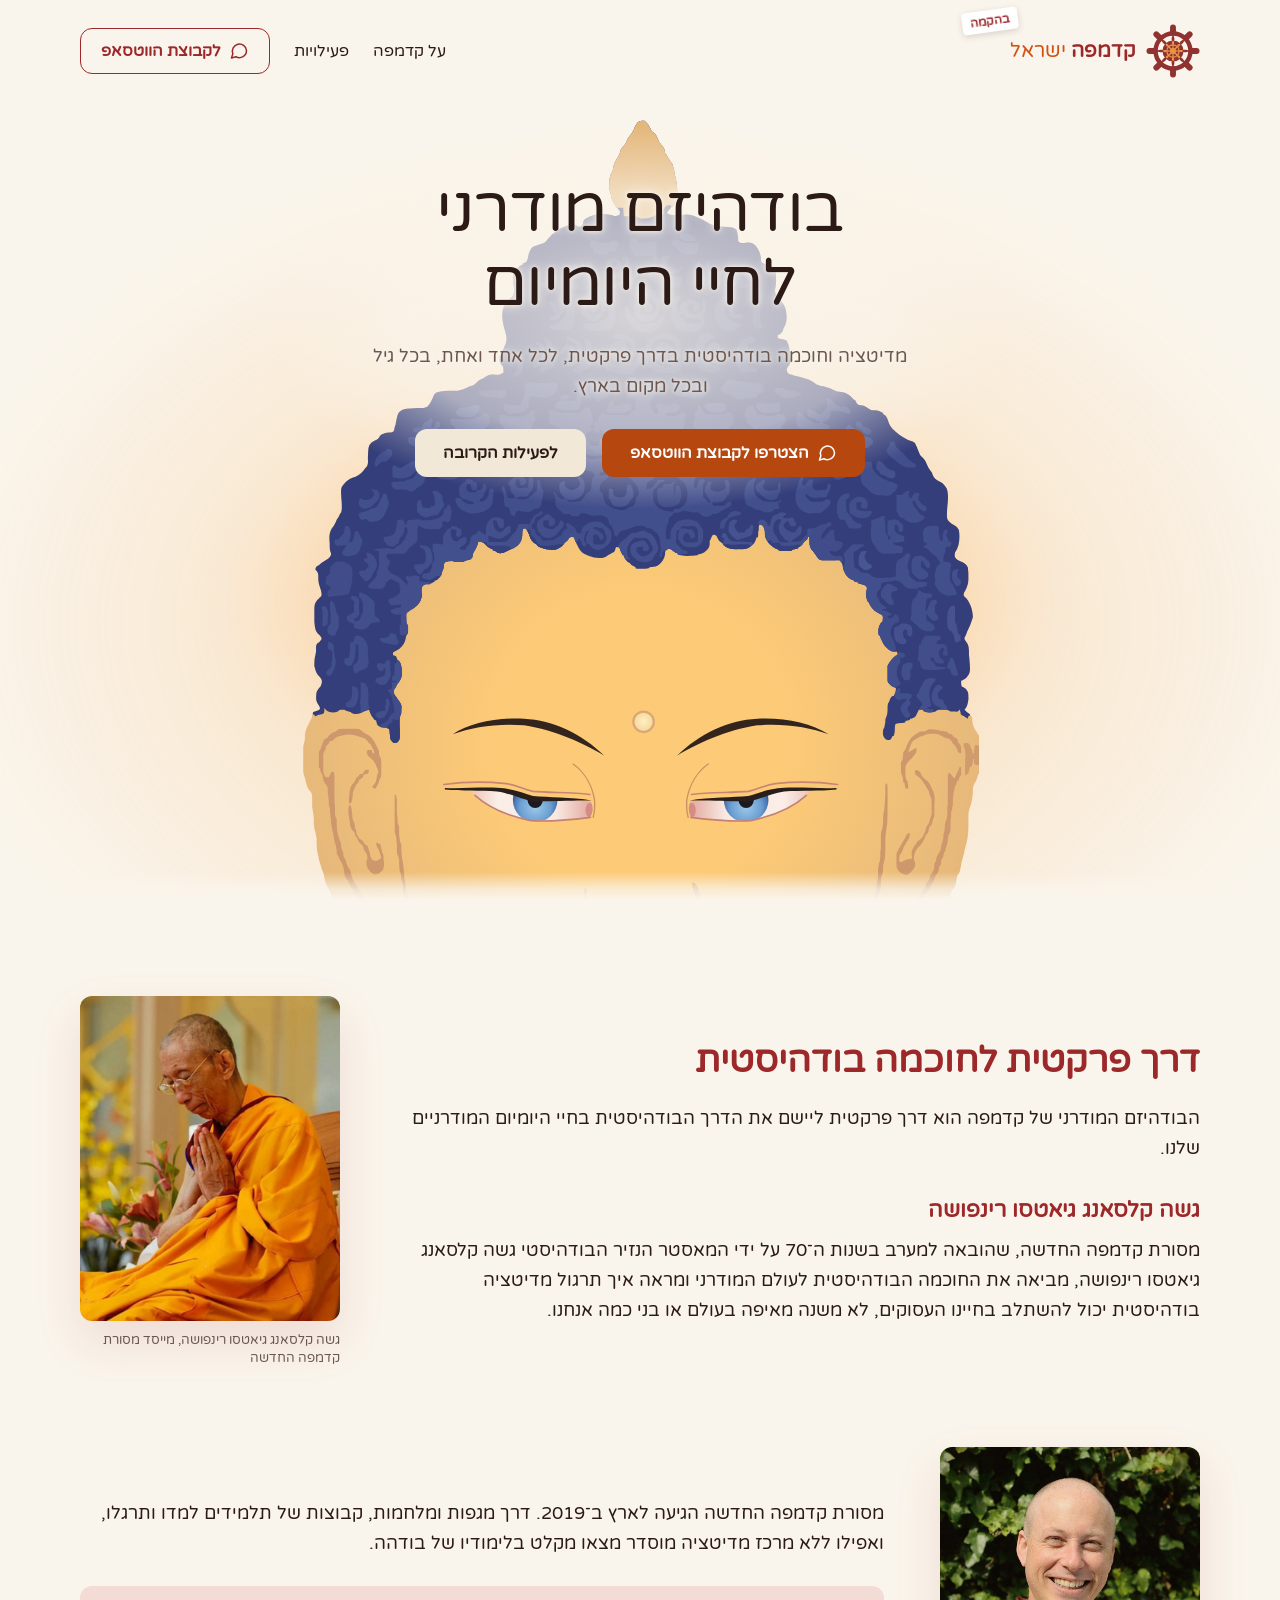
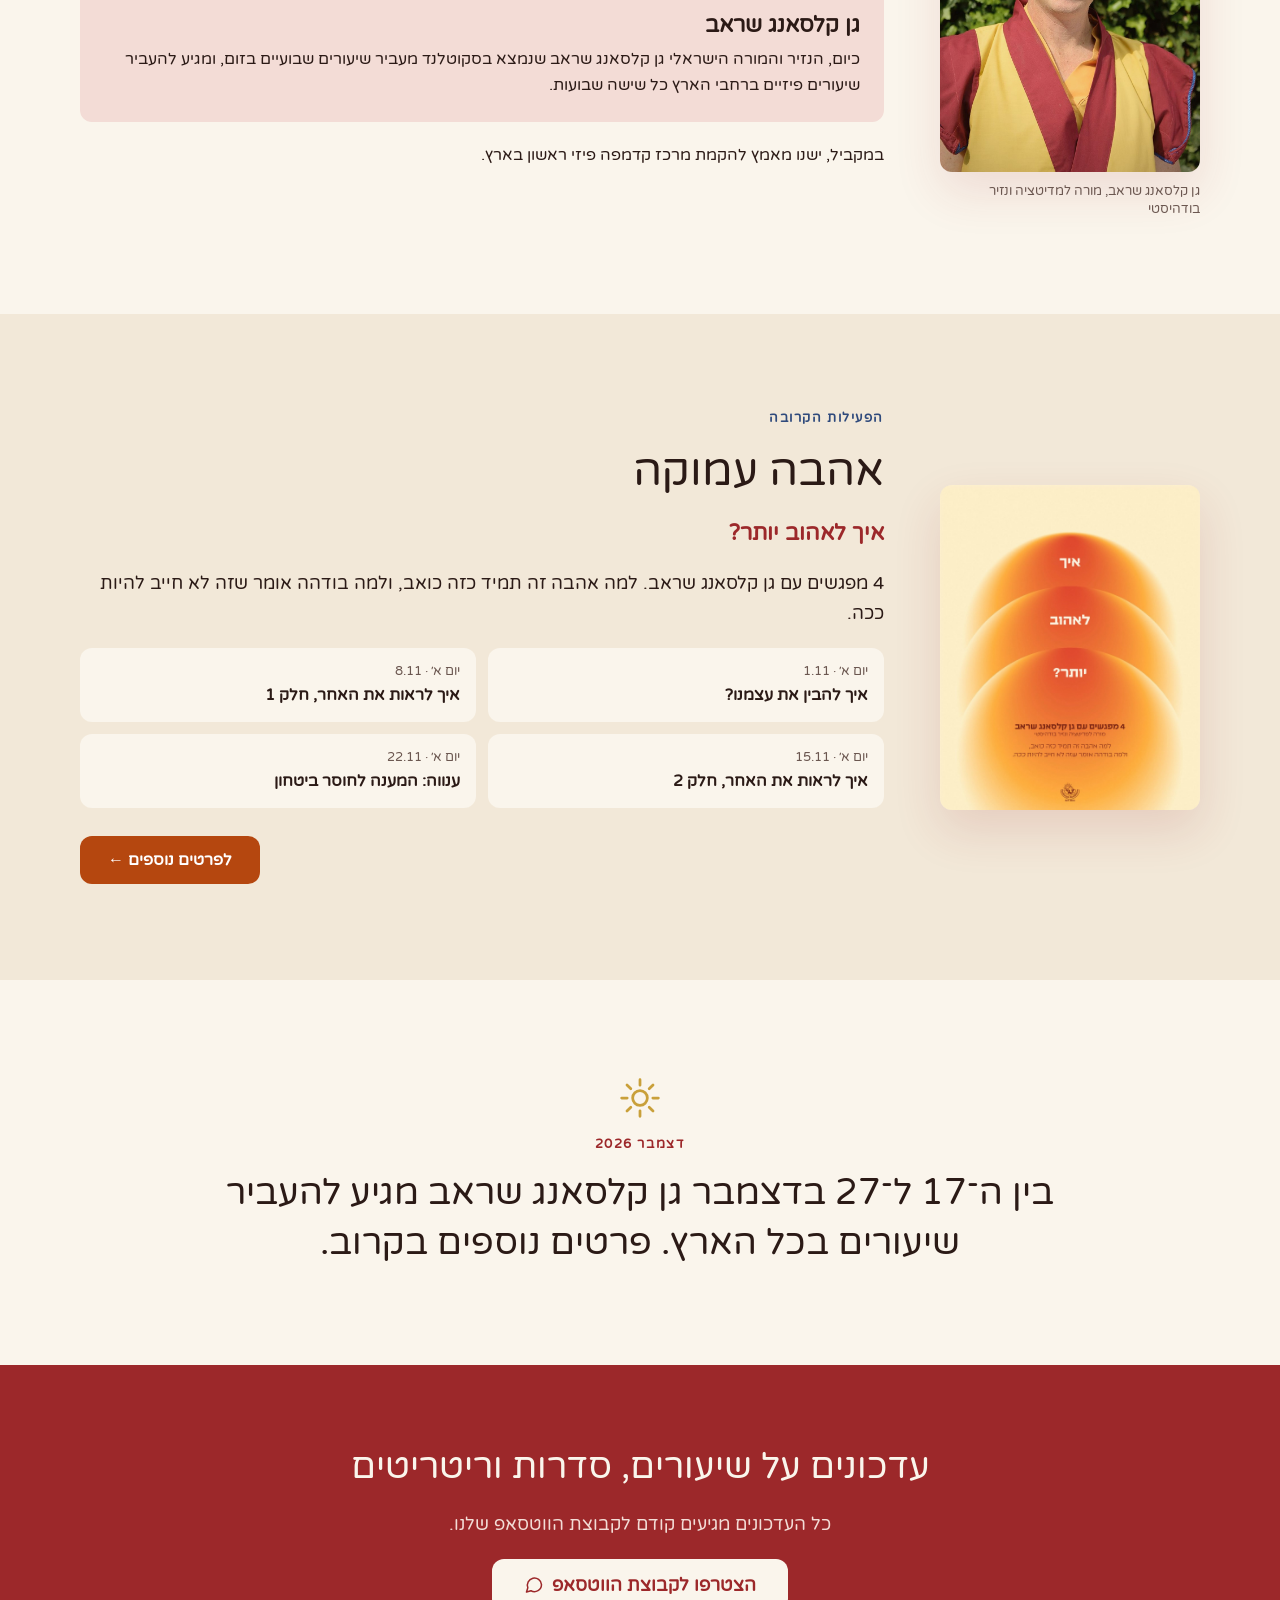
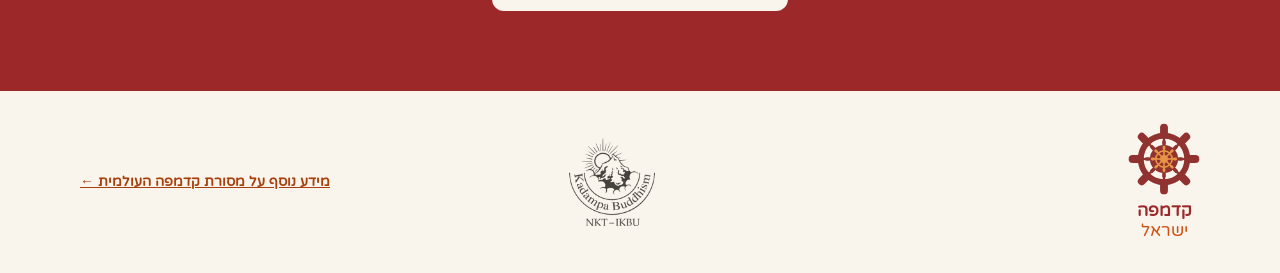
==== commit bdcd4db5: "Replace the hero sunrise with Buddha's head rising to eye level The landing hero now shows a large v" ====
--- a/index.html
+++ b/index.html
@@ -47,8 +47,7 @@
 <div class="horizon" aria-hidden="true">
 <div class="sun">
 <div class="sun-glow"><div class="sun-glow__breath"></div></div>
-<div class="sun-disc sun-disc--core"></div>
-<div class="sun-disc sun-disc--halo"></div>
+<img class="sun-head" src="assets/buddha-head.svg" width="608" height="804" alt="">
 </div>
 </div>
 </section>
--- a/styles.css
+++ b/styles.css
@@ -257,11 +257,17 @@
 /* ============ Landing page (index.html) ============ */
 
 /* Hero + sunrise */
+/* The hero fills the first screen under the sticky header so Buddha's eyes always land just above the fold */
 .hero {
+  --top-h: 102px;
   position: relative;
+  display: flex;
+  flex-direction: column;
+  box-sizing: border-box;
+  min-height: calc(100svh - var(--top-h));
   padding: 72px 24px 0;
   text-align: center;
-  overflow-x: clip; /* sun discs are wider than the viewport; vertical glow is allowed to spill, as in the mockup */
+  overflow-x: clip; /* the glow is wider than the viewport; it is allowed to spill vertically */
 }
 .hero-inner {
   position: relative;
@@ -273,6 +279,16 @@
   align-items: center;
   gap: 20px;
 }
+/* Soft wash of the page color behind the text, so it stays readable where the head rises behind it */
+.hero-inner::before {
+  content: '';
+  position: absolute;
+  inset: -48px -96px -32px;
+  z-index: -1;
+  background: radial-gradient(closest-side, rgba(250, 245, 236, 0.82), rgba(250, 245, 236, 0.6) 65%, rgba(250, 245, 236, 0));
+  pointer-events: none;
+}
+.hero-title, .hero-lead { text-shadow: 0 0 12px var(--surface-100), 0 0 4px var(--surface-100); }
 .hero-title {
   font-size: clamp(40px, 6vw, 64px);
   line-height: 1.15;
@@ -286,32 +302,34 @@
   color: var(--ink-muted);
   max-width: 560px;
 }
+/* Takes whatever height is left under the text; the head is anchored to its bottom and may rise up behind the text */
 .horizon {
+  --head-w: min(90vw, 900px, (100svh - var(--top-h)) * 0.85);
   position: relative;
-  height: 340px;
-  margin-top: -8px;
+  flex: 1 0 calc(var(--head-w) * 0.45);
+  width: 100%;
   max-width: 1200px;
   margin-inline: auto;
 }
 .sun {
   position: absolute;
   inset: 0;
-  transform: translateY(300px);
-  transition: transform 3.5s cubic-bezier(0.22, 0.61, 0.36, 1);
+  transform: translateY(calc(var(--head-w) * 1.2)); /* starts fully below the horizon */
+  transition: transform 6s cubic-bezier(0.33, 0, 0.2, 1);
 }
 .sun.is-risen { transform: translateY(0px); }
 .sun-glow {
   position: absolute;
   left: 50%;
-  top: -380px;
+  bottom: calc(var(--head-w) * 0.45 - 756px); /* centers the corona (46% down the box) on the head */
   width: 1400px;
   height: 1400px;
   margin-left: -700px;
   opacity: 0;
-  transition: opacity 3.5s ease-out 0.2s;
+  transition: opacity 5s ease-out 0.5s;
 }
 .sun.is-risen .sun-glow { opacity: 1; }
-/* Two layers: a bright corona hugging the disc's visible rim (~46% down this box), and a wide warm sky wash */
+/* Two layers: a bright corona around the head (~46% down this box), and a wide warm sky wash */
 .sun-glow__breath {
   width: 100%;
   height: 100%;
@@ -322,26 +340,14 @@
   transform-origin: 50% 46%;
   animation: kiGlow 6s ease-in-out infinite alternate;
 }
-.sun-disc {
+/* Buddha's head rises until his eyes are just above the horizon (the top of .about) */
+.sun-head {
   position: absolute;
   left: 50%;
-  border-radius: var(--radius-full);
-}
-.sun-disc--core {
-  top: 120px;
-  width: 900px;
-  height: 900px;
-  margin-left: -450px;
-  background: radial-gradient(circle at 50% 18%, #e0502e 0%, #ea6a32 22%, #f39a3c 44%, #fbc56a 58%, rgba(255, 214, 140, 0.6) 64%, rgba(250, 245, 236, 0) 72%);
-  filter: blur(6px);
-}
-.sun-disc--halo {
-  top: 220px;
-  width: 1100px;
-  height: 1100px;
-  margin-left: -550px;
-  background: radial-gradient(circle at 50% 14%, rgba(224, 80, 46, 0.85) 0%, rgba(236, 122, 53, 0.8) 24%, rgba(247, 169, 64, 0.6) 46%, rgba(250, 245, 236, 0) 70%);
-  filter: blur(4px);
+  bottom: calc(var(--head-w) * -0.17);
+  width: var(--head-w);
+  height: auto;
+  margin-left: calc(var(--head-w) / -2);
 }
 
 @keyframes kiGlow {
@@ -360,14 +366,14 @@
   z-index: 1;
   background: var(--surface-100);
 }
-/* Haze over the bottom of the sun so it sinks into the page instead of ending in a hard line */
+/* Short haze over the bottom of the head so it sinks into the page without veiling the eyes */
 .about::before {
   content: '';
   position: absolute;
   left: 0;
   right: 0;
   bottom: 100%;
-  height: 140px;
+  height: 28px;
   background: linear-gradient(to bottom, rgba(250, 245, 236, 0), rgba(250, 245, 236, 0.75) 60%, var(--surface-100));
   pointer-events: none;
 }
@@ -660,7 +666,7 @@
   .nav .btn-outline { display: none; } /* the hero and join sections carry the WhatsApp CTA on phones */
 
   .section { padding: 56px 16px; }
-  .hero { padding: 40px 16px 0; }
+  .hero { --top-h: 114px; padding: 40px 16px 0; }
   .hero-lead { font-size: 17px; line-height: 28px; }
   .split { gap: 32px; }
   .about-rows { gap: 48px; }
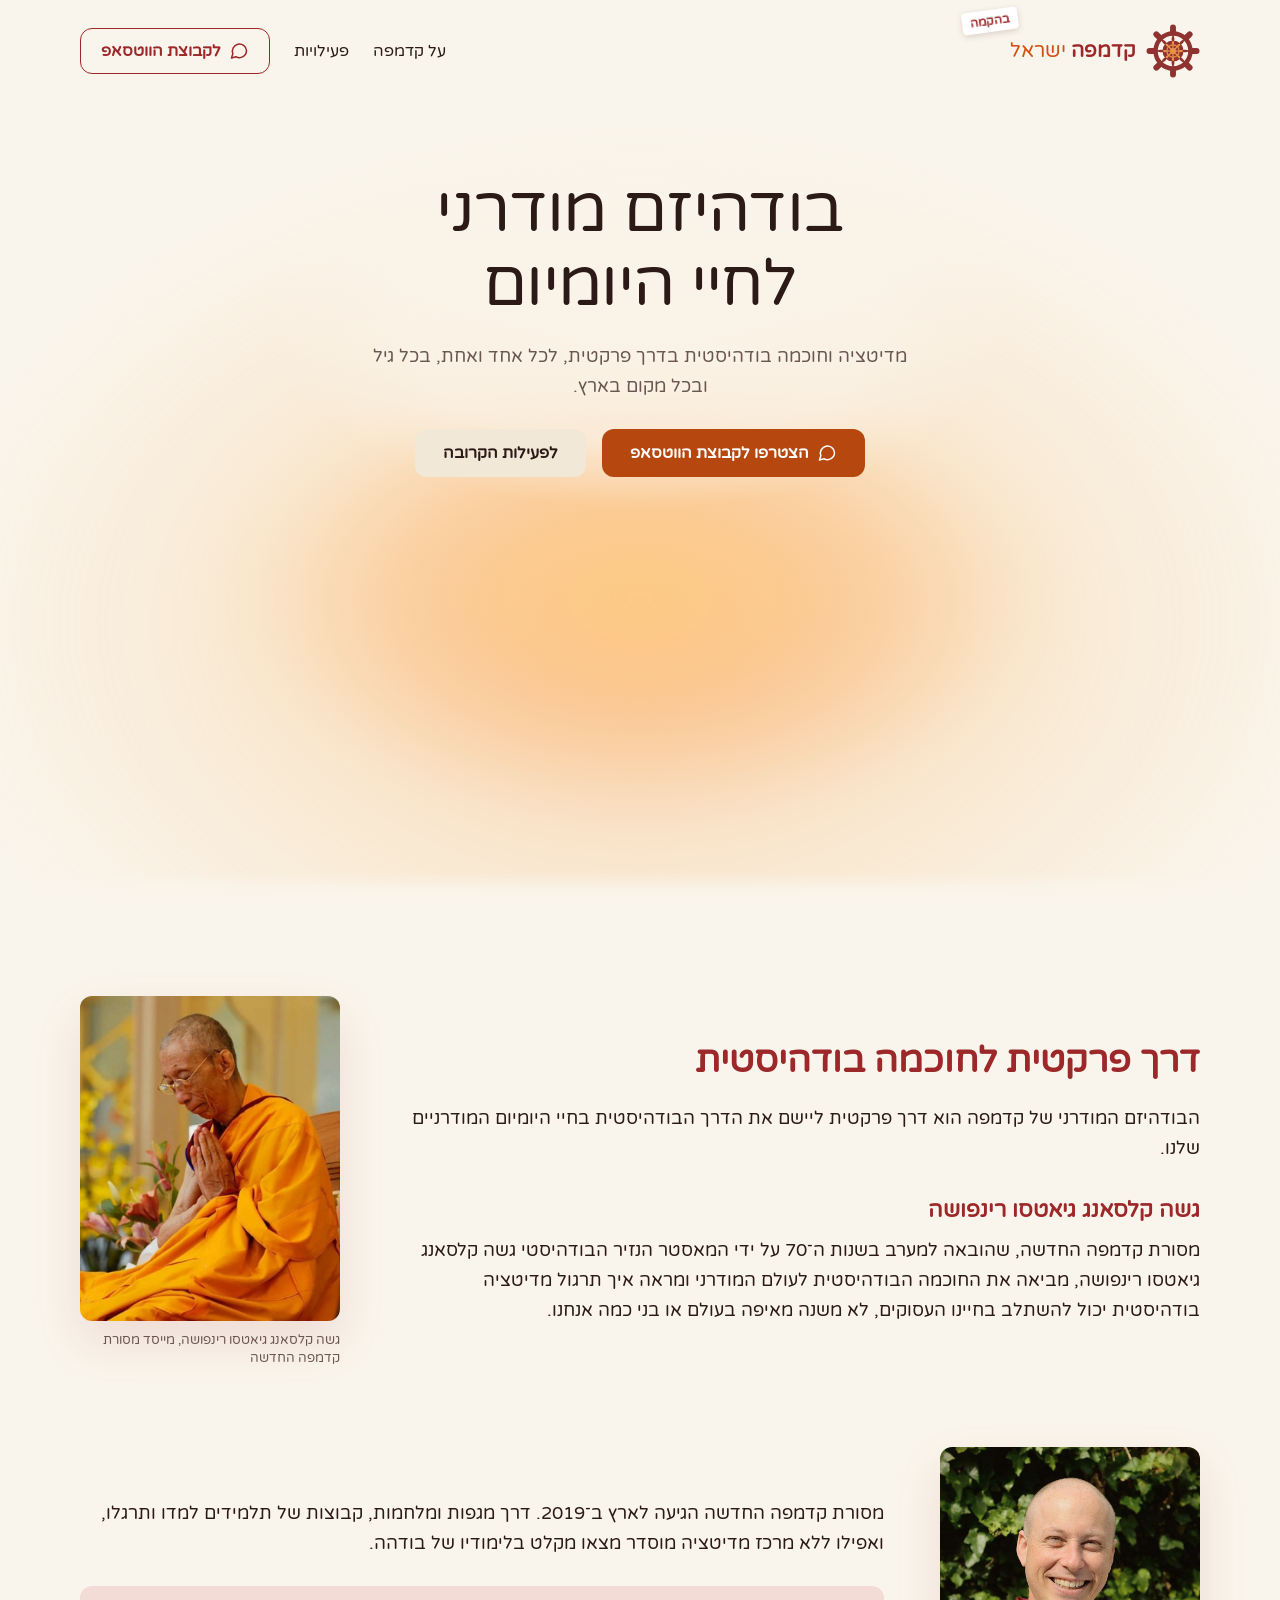
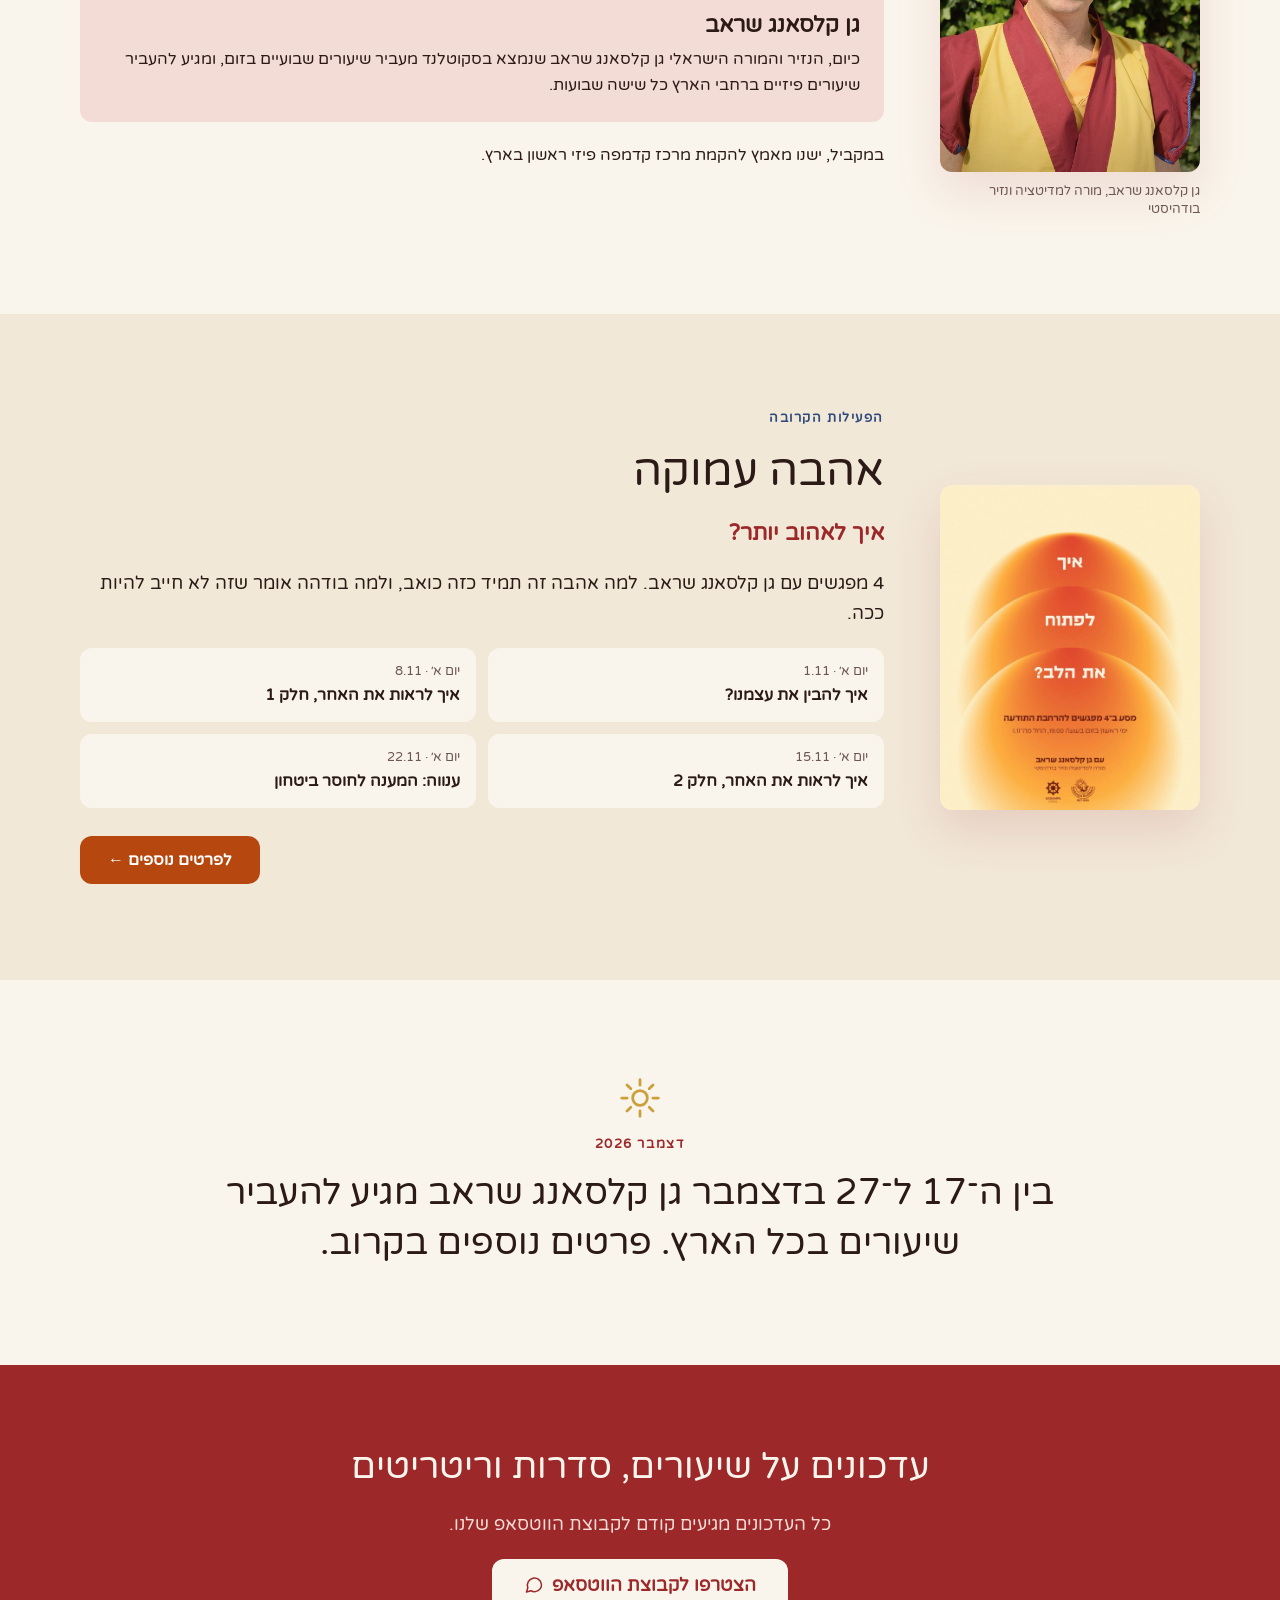
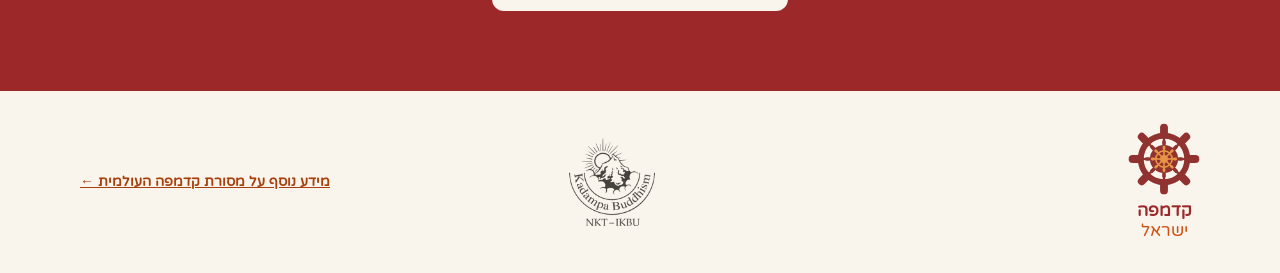
==== commit d2154bf3: "Replace series poster with the 'איך לפתוח את הלב?' version Update the poster alt text to match the n" ====
--- a/index.html
+++ b/index.html
@@ -47,7 +47,8 @@
 <div class="horizon" aria-hidden="true">
 <div class="sun">
 <div class="sun-glow"><div class="sun-glow__breath"></div></div>
-<img class="sun-head" src="assets/buddha-head.svg" width="608" height="804" alt="">
+<div class="sun-disc sun-disc--core"></div>
+<div class="sun-disc sun-disc--halo"></div>
 </div>
 </div>
 </section>
@@ -86,7 +87,7 @@
 <section id="series" class="section section--band">
 <div class="container split">
 <div class="series-poster">
-<img class="photo photo--strong" src="assets/poster.jpg" alt="פוסטר הסדרה: איך לאהוב יותר? 4 מפגשים עם גן קלסאנג שראב">
+<img class="photo photo--strong" src="assets/poster.jpg" alt="פוסטר הסדרה: איך לפתוח את הלב? 4 מפגשים עם גן קלסאנג שראב">
 </div>
 <div class="col-main stack">
 <div class="eyebrow eyebrow--lapis">הפעילות הקרובה</div>
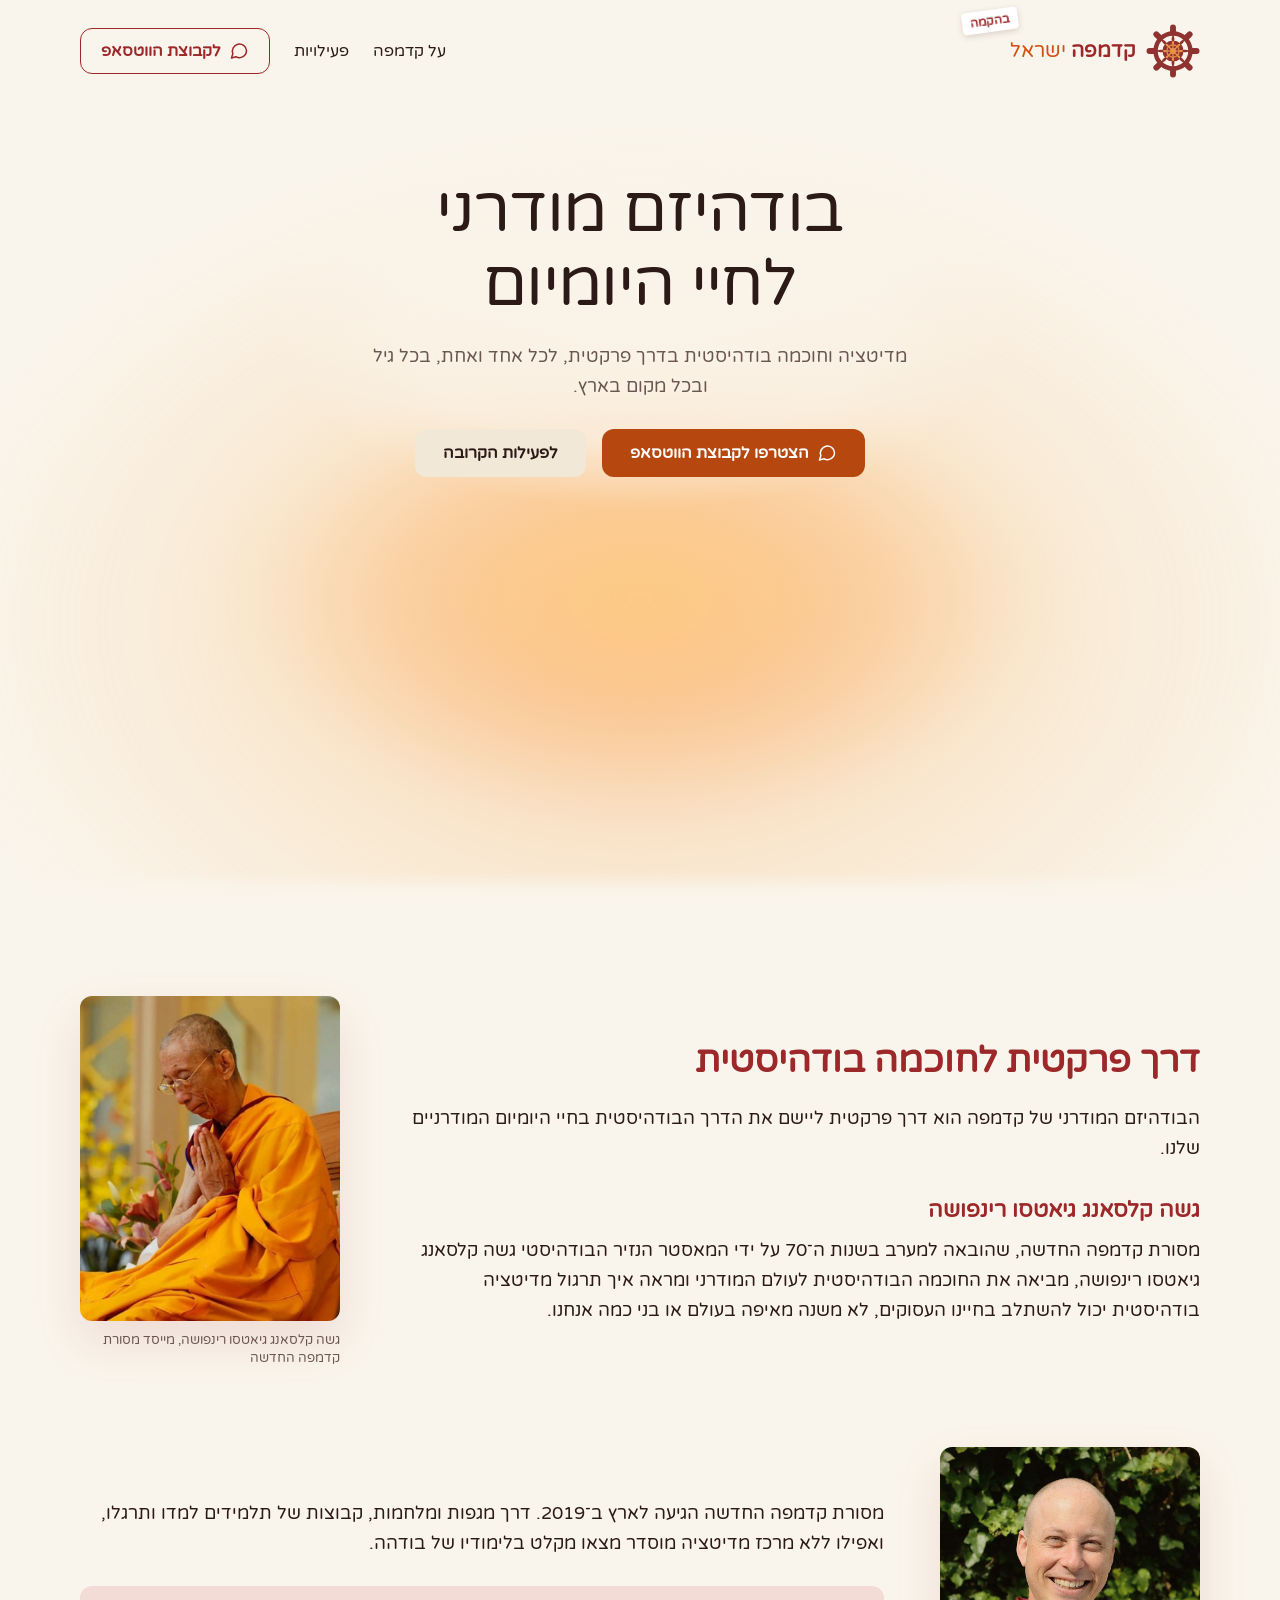
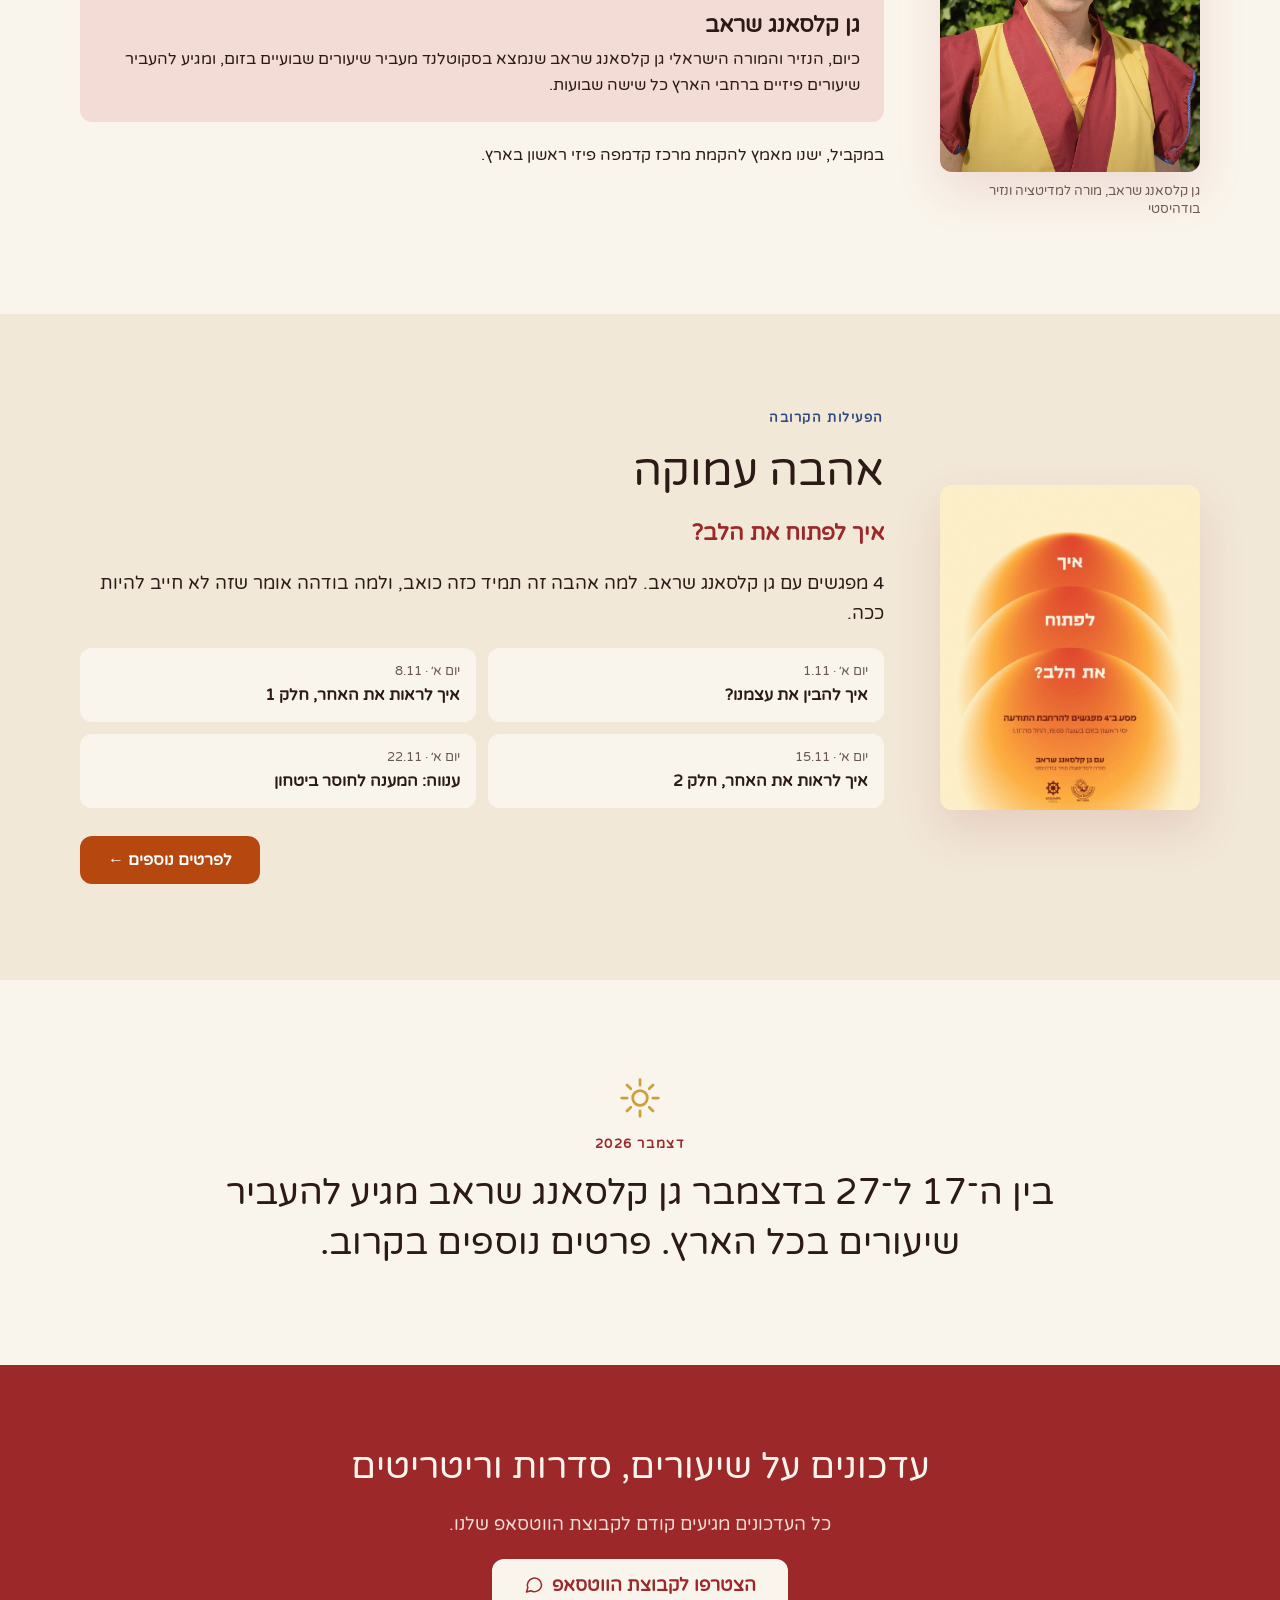
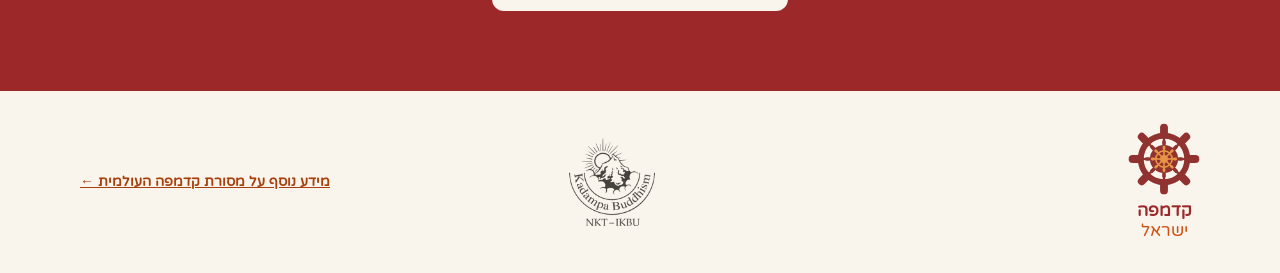
==== commit c6eaa522: "Match home page subheading to the new poster headline" ====
--- a/index.html
+++ b/index.html
@@ -92,7 +92,7 @@
 <div class="col-main stack">
 <div class="eyebrow eyebrow--lapis">הפעילות הקרובה</div>
 <h2 class="series-title">אהבה עמוקה</h2>
-<p class="subheading">איך לאהוב יותר?</p>
+<p class="subheading">איך לפתוח את הלב?</p>
 <p class="body-lg">4 מפגשים עם גן קלסאנג שראב. למה אהבה זה תמיד כזה כואב, ולמה בודהה אומר שזה לא חייב להיות ככה.</p>
 <ul class="session-grid">
 <li class="session-chip"><span class="session-chip__date">יום א׳ · 1.11</span><span class="session-chip__title">איך להבין את עצמנו?</span></li>
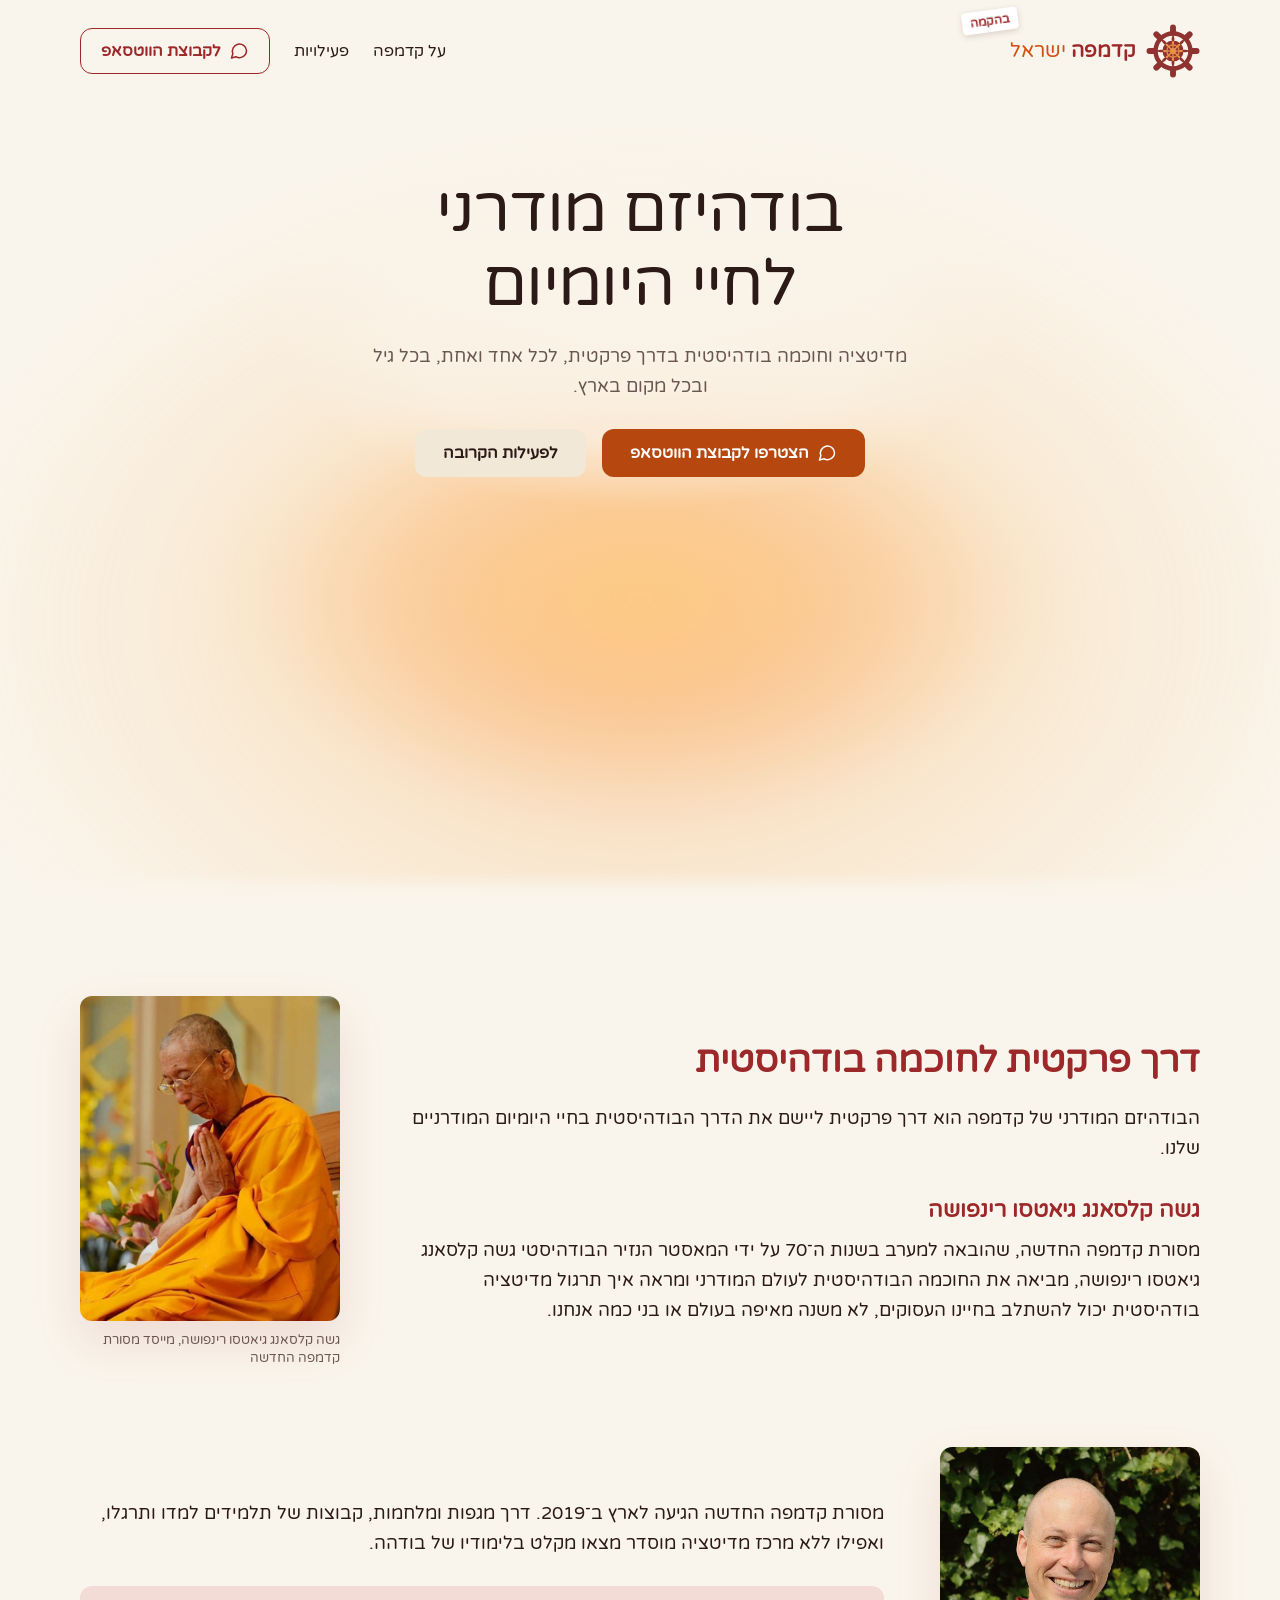
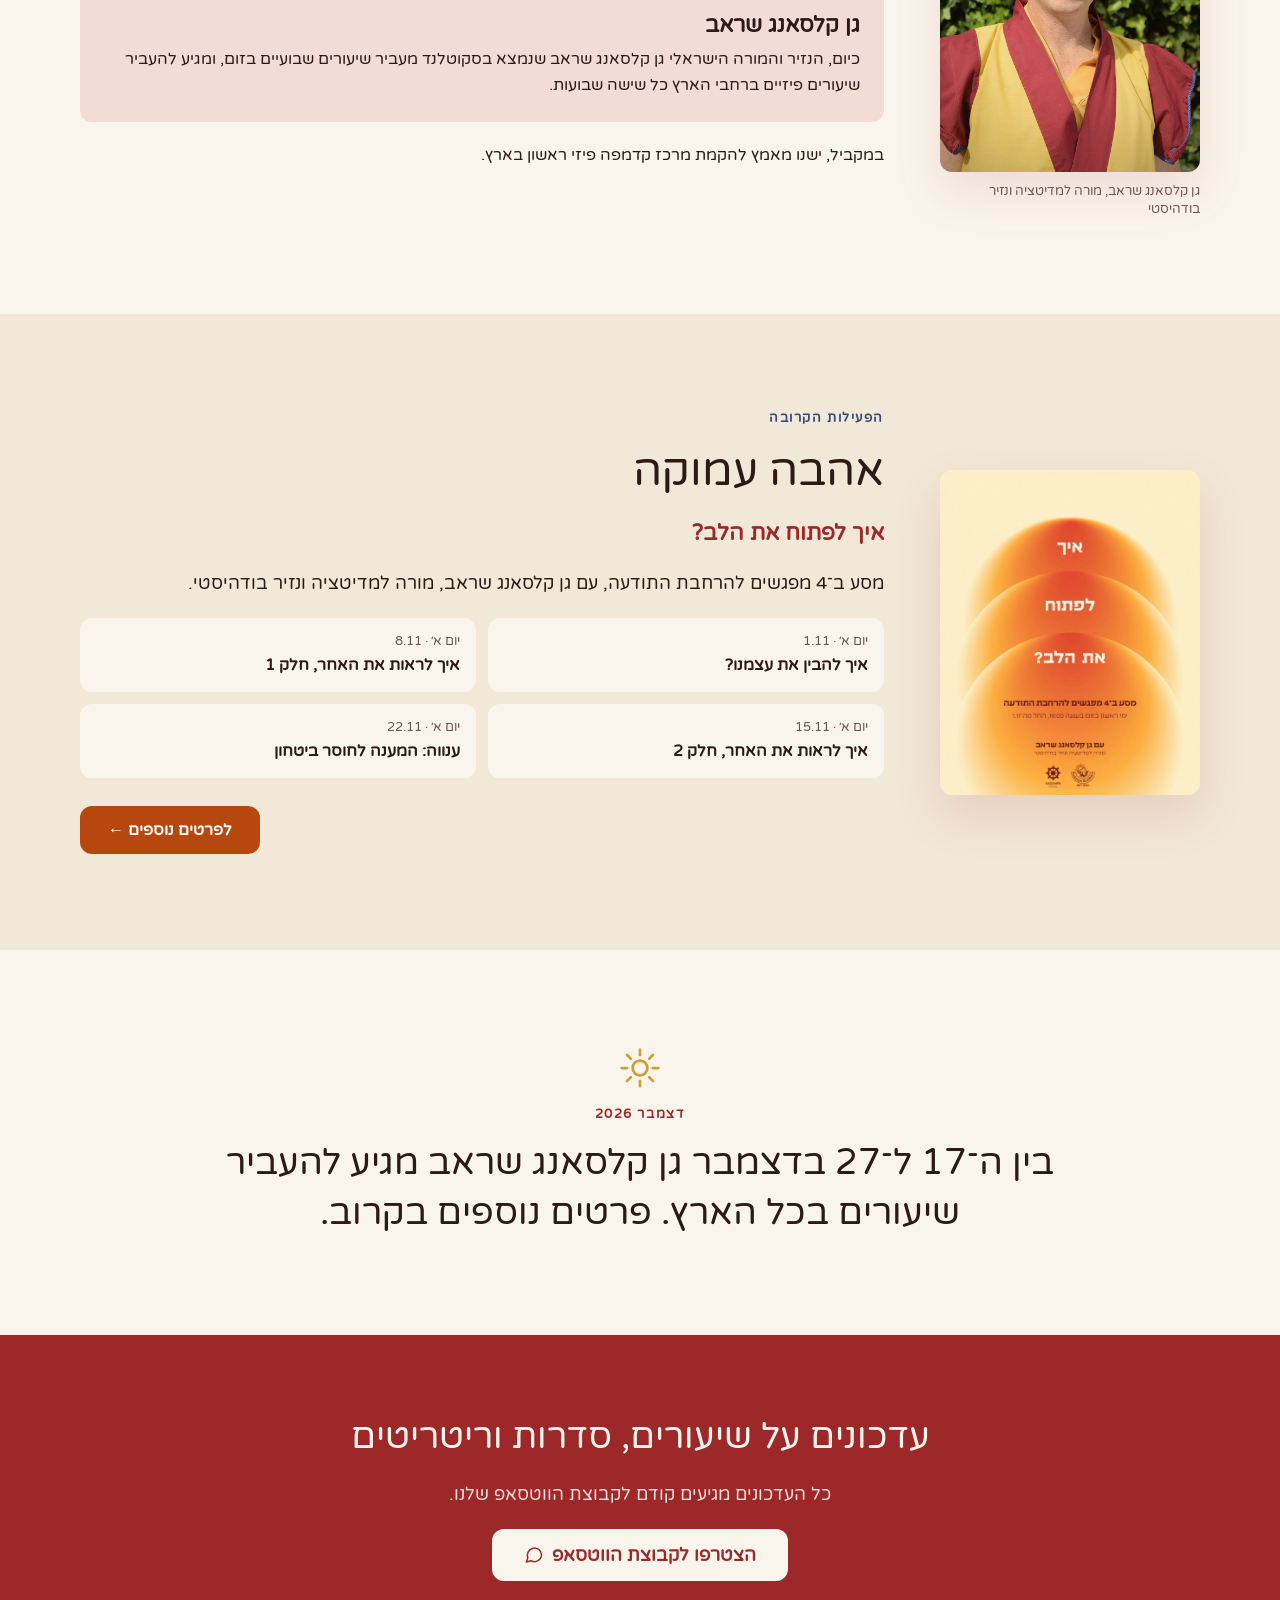
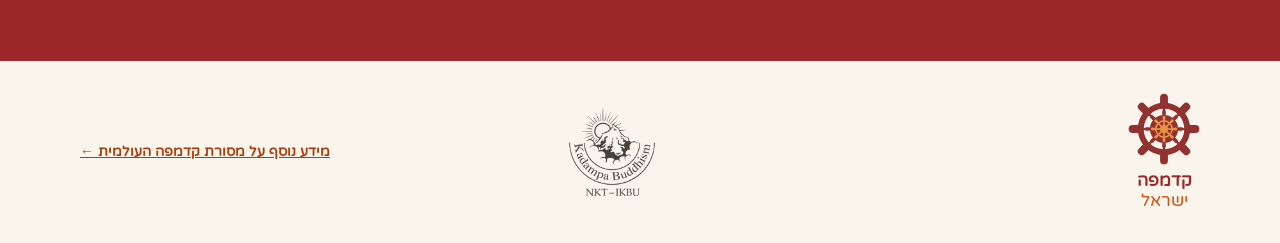
==== commit 56668a29: "Align home page series blurb with the new poster" ====
--- a/index.html
+++ b/index.html
@@ -93,7 +93,7 @@
 <div class="eyebrow eyebrow--lapis">הפעילות הקרובה</div>
 <h2 class="series-title">אהבה עמוקה</h2>
 <p class="subheading">איך לפתוח את הלב?</p>
-<p class="body-lg">4 מפגשים עם גן קלסאנג שראב. למה אהבה זה תמיד כזה כואב, ולמה בודהה אומר שזה לא חייב להיות ככה.</p>
+<p class="body-lg">מסע ב־4 מפגשים להרחבת התודעה, עם גן קלסאנג שראב, מורה למדיטציה ונזיר בודהיסטי.</p>
 <ul class="session-grid">
 <li class="session-chip"><span class="session-chip__date">יום א׳ · 1.11</span><span class="session-chip__title">איך להבין את עצמנו?</span></li>
 <li class="session-chip"><span class="session-chip__date">יום א׳ · 8.11</span><span class="session-chip__title">איך לראות את האחר, חלק 1</span></li>
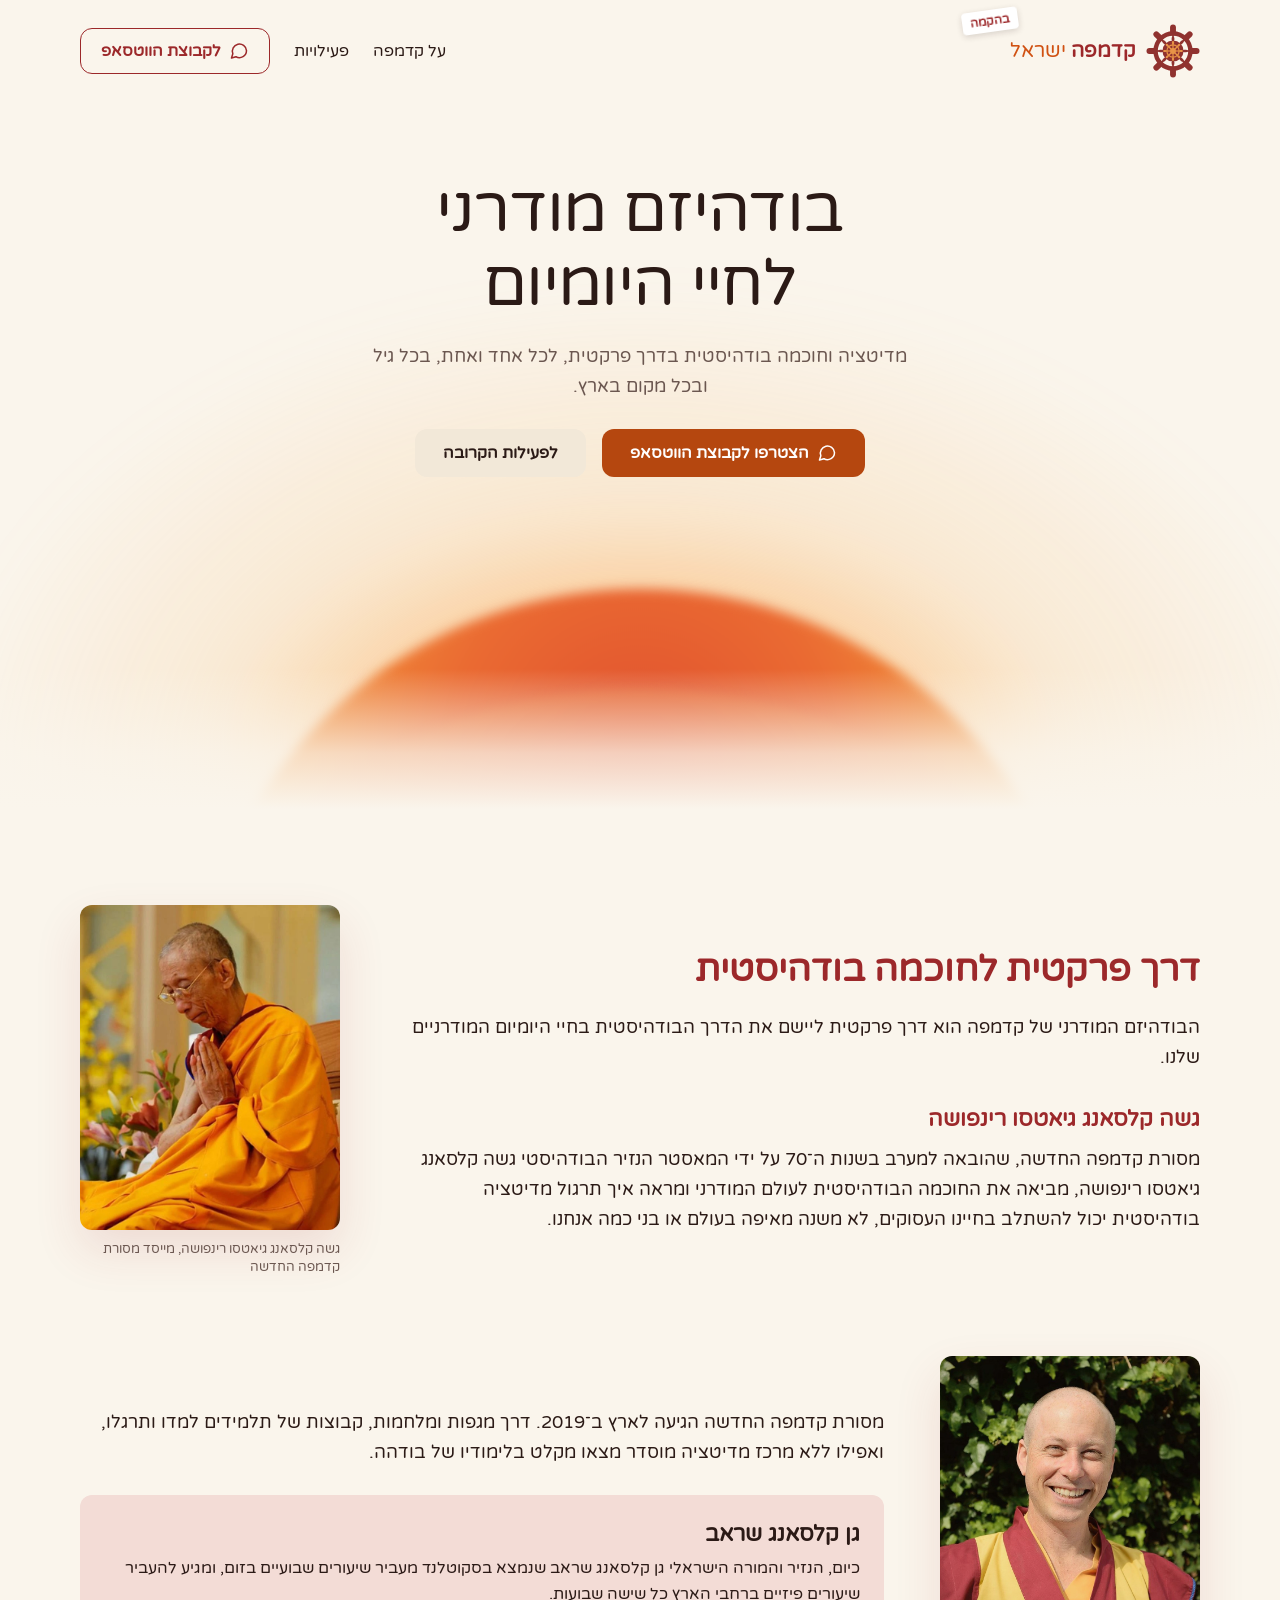
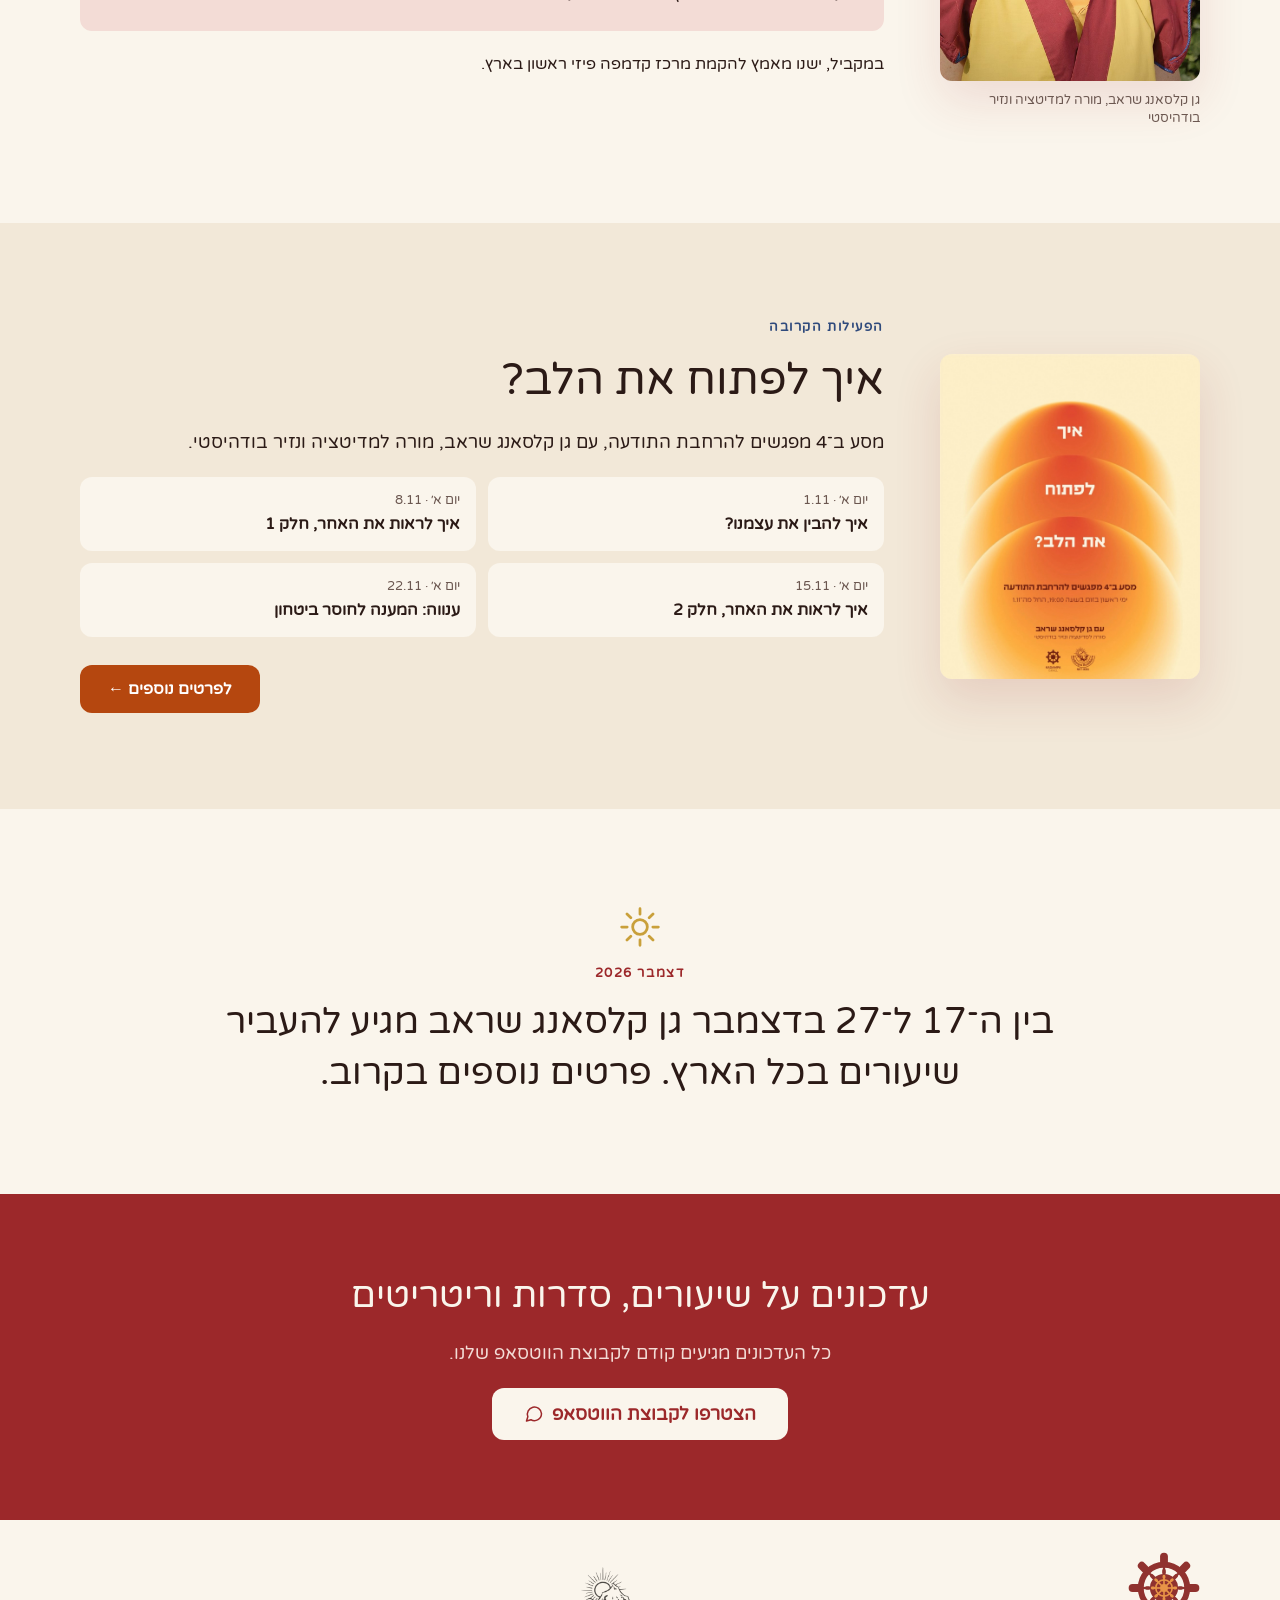
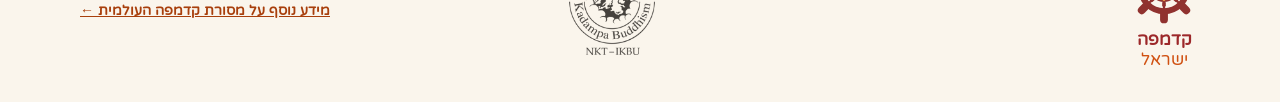
==== commit 6ea2de08: "Rename the series to match the poster and left-align the sign-up button The course is now titled 'אי" ====
--- a/index.html
+++ b/index.html
@@ -91,8 +91,7 @@
 </div>
 <div class="col-main stack">
 <div class="eyebrow eyebrow--lapis">הפעילות הקרובה</div>
-<h2 class="series-title">אהבה עמוקה</h2>
-<p class="subheading">איך לפתוח את הלב?</p>
+<h2 class="series-title">איך לפתוח את הלב?</h2>
 <p class="body-lg">מסע ב־4 מפגשים להרחבת התודעה, עם גן קלסאנג שראב, מורה למדיטציה ונזיר בודהיסטי.</p>
 <ul class="session-grid">
 <li class="session-chip"><span class="session-chip__date">יום א׳ · 1.11</span><span class="session-chip__title">איך להבין את עצמנו?</span></li>
--- a/styles.css
+++ b/styles.css
@@ -257,17 +257,11 @@
 /* ============ Landing page (index.html) ============ */
 
 /* Hero + sunrise */
-/* The hero fills the first screen under the sticky header so Buddha's eyes always land just above the fold */
 .hero {
-  --top-h: 102px;
   position: relative;
-  display: flex;
-  flex-direction: column;
-  box-sizing: border-box;
-  min-height: calc(100svh - var(--top-h));
   padding: 72px 24px 0;
   text-align: center;
-  overflow-x: clip; /* the glow is wider than the viewport; it is allowed to spill vertically */
+  overflow-x: clip; /* sun discs are wider than the viewport; vertical glow is allowed to spill, as in the mockup */
 }
 .hero-inner {
   position: relative;
@@ -279,16 +273,6 @@
   align-items: center;
   gap: 20px;
 }
-/* Soft wash of the page color behind the text, so it stays readable where the head rises behind it */
-.hero-inner::before {
-  content: '';
-  position: absolute;
-  inset: -48px -96px -32px;
-  z-index: -1;
-  background: radial-gradient(closest-side, rgba(250, 245, 236, 0.82), rgba(250, 245, 236, 0.6) 65%, rgba(250, 245, 236, 0));
-  pointer-events: none;
-}
-.hero-title, .hero-lead { text-shadow: 0 0 12px var(--surface-100), 0 0 4px var(--surface-100); }
 .hero-title {
   font-size: clamp(40px, 6vw, 64px);
   line-height: 1.15;
@@ -302,34 +286,32 @@
   color: var(--ink-muted);
   max-width: 560px;
 }
-/* Takes whatever height is left under the text; the head is anchored to its bottom and may rise up behind the text */
 .horizon {
-  --head-w: min(90vw, 900px, (100svh - var(--top-h)) * 0.85);
   position: relative;
-  flex: 1 0 calc(var(--head-w) * 0.45);
-  width: 100%;
+  height: 340px;
+  margin-top: -8px;
   max-width: 1200px;
   margin-inline: auto;
 }
 .sun {
   position: absolute;
   inset: 0;
-  transform: translateY(calc(var(--head-w) * 1.2)); /* starts fully below the horizon */
-  transition: transform 6s cubic-bezier(0.33, 0, 0.2, 1);
+  transform: translateY(300px);
+  transition: transform 3.5s cubic-bezier(0.22, 0.61, 0.36, 1);
 }
 .sun.is-risen { transform: translateY(0px); }
 .sun-glow {
   position: absolute;
   left: 50%;
-  bottom: calc(var(--head-w) * 0.45 - 756px); /* centers the corona (46% down the box) on the head */
+  top: -380px;
   width: 1400px;
   height: 1400px;
   margin-left: -700px;
   opacity: 0;
-  transition: opacity 5s ease-out 0.5s;
+  transition: opacity 3.5s ease-out 0.2s;
 }
 .sun.is-risen .sun-glow { opacity: 1; }
-/* Two layers: a bright corona around the head (~46% down this box), and a wide warm sky wash */
+/* Two layers: a bright corona hugging the disc's visible rim (~46% down this box), and a wide warm sky wash */
 .sun-glow__breath {
   width: 100%;
   height: 100%;
@@ -340,14 +322,26 @@
   transform-origin: 50% 46%;
   animation: kiGlow 6s ease-in-out infinite alternate;
 }
-/* Buddha's head rises until his eyes are just above the horizon (the top of .about) */
-.sun-head {
+.sun-disc {
   position: absolute;
   left: 50%;
-  bottom: calc(var(--head-w) * -0.17);
-  width: var(--head-w);
-  height: auto;
-  margin-left: calc(var(--head-w) / -2);
+  border-radius: var(--radius-full);
+}
+.sun-disc--core {
+  top: 120px;
+  width: 900px;
+  height: 900px;
+  margin-left: -450px;
+  background: radial-gradient(circle at 50% 18%, #e0502e 0%, #ea6a32 22%, #f39a3c 44%, #fbc56a 58%, rgba(255, 214, 140, 0.6) 64%, rgba(250, 245, 236, 0) 72%);
+  filter: blur(6px);
+}
+.sun-disc--halo {
+  top: 220px;
+  width: 1100px;
+  height: 1100px;
+  margin-left: -550px;
+  background: radial-gradient(circle at 50% 14%, rgba(224, 80, 46, 0.85) 0%, rgba(236, 122, 53, 0.8) 24%, rgba(247, 169, 64, 0.6) 46%, rgba(250, 245, 236, 0) 70%);
+  filter: blur(4px);
 }
 
 @keyframes kiGlow {
@@ -366,14 +360,14 @@
   z-index: 1;
   background: var(--surface-100);
 }
-/* Short haze over the bottom of the head so it sinks into the page without veiling the eyes */
+/* Haze over the bottom of the sun so it sinks into the page instead of ending in a hard line */
 .about::before {
   content: '';
   position: absolute;
   left: 0;
   right: 0;
   bottom: 100%;
-  height: 28px;
+  height: 140px;
   background: linear-gradient(to bottom, rgba(250, 245, 236, 0), rgba(250, 245, 236, 0.75) 60%, var(--surface-100));
   pointer-events: none;
 }
@@ -554,6 +548,9 @@
   gap: 20px;
   align-items: center;
   justify-content: space-between;
+}
+.signup .btn {
+  margin-inline-start: auto;
 }
 .signup__text {
   display: flex;
@@ -666,7 +663,7 @@
   .nav .btn-outline { display: none; } /* the hero and join sections carry the WhatsApp CTA on phones */
 
   .section { padding: 56px 16px; }
-  .hero { --top-h: 114px; padding: 40px 16px 0; }
+  .hero { padding: 40px 16px 0; }
   .hero-lead { font-size: 17px; line-height: 28px; }
   .split { gap: 32px; }
   .about-rows { gap: 48px; }
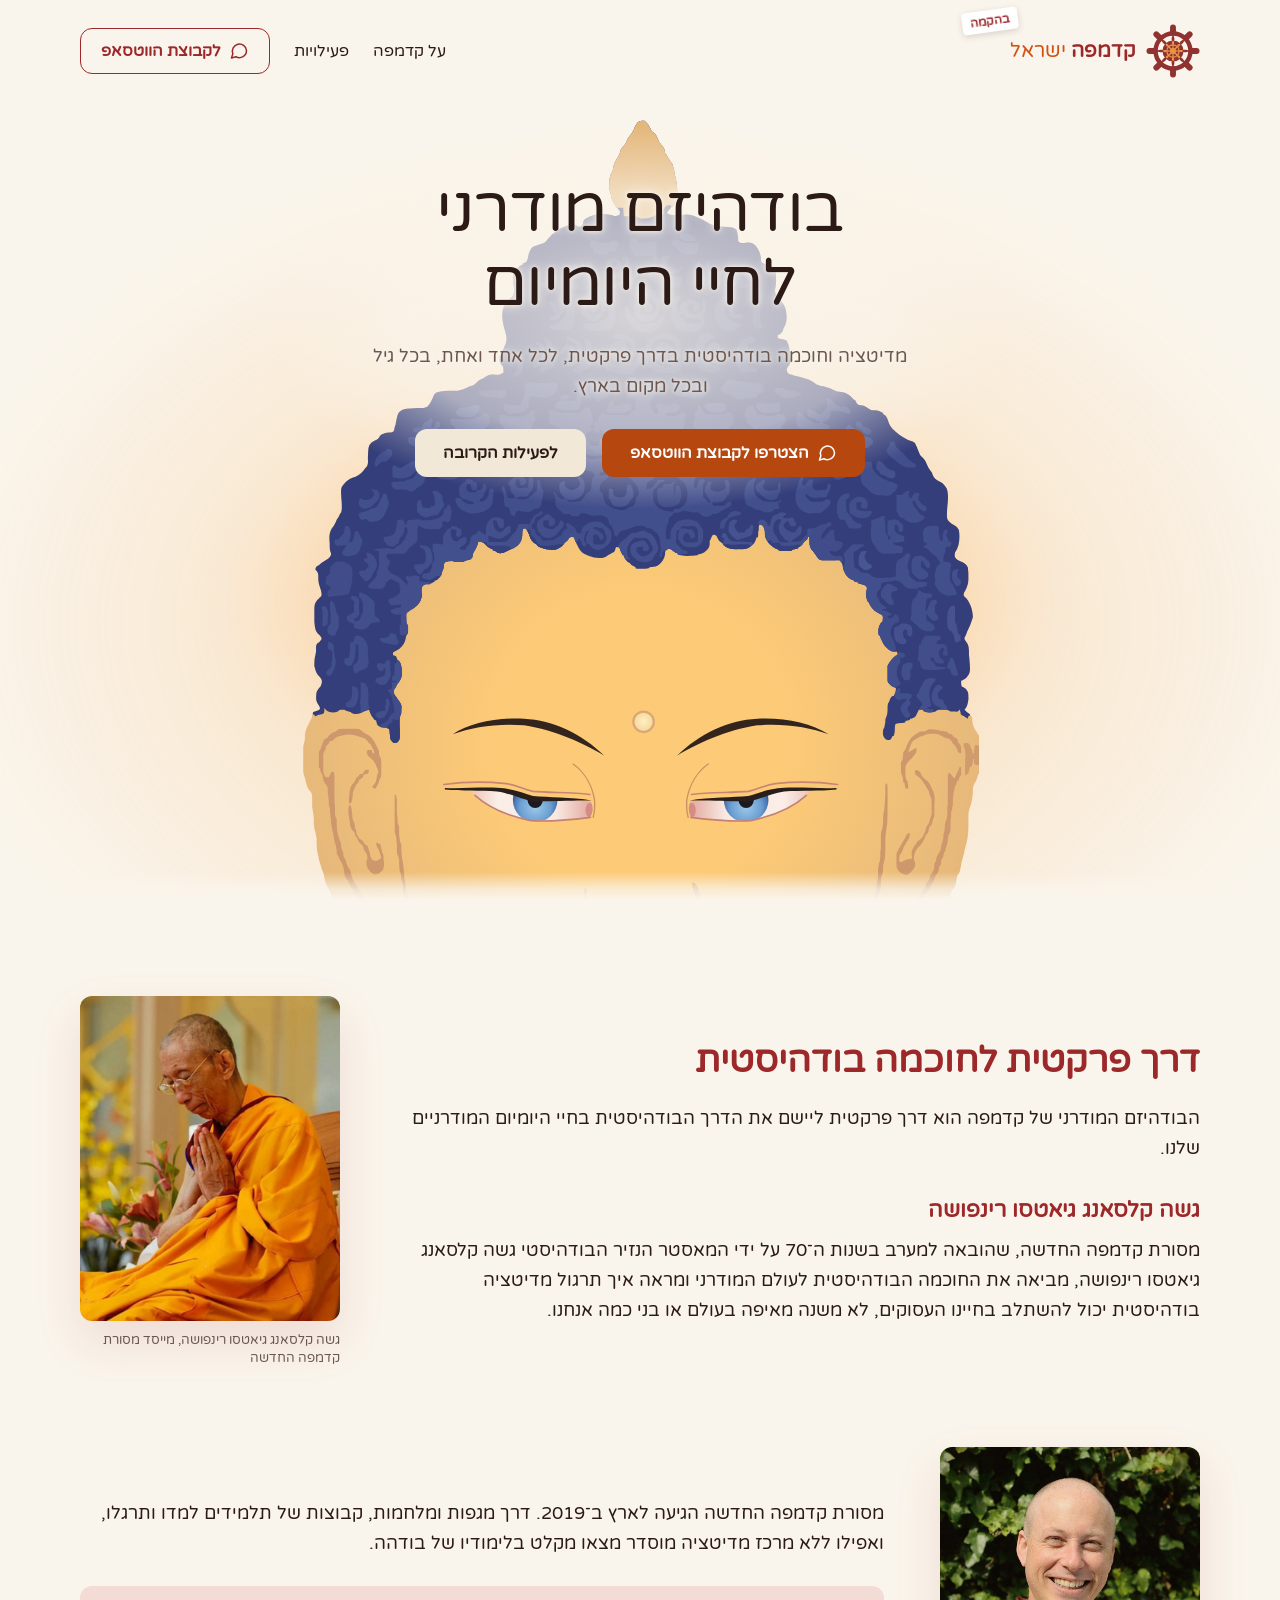
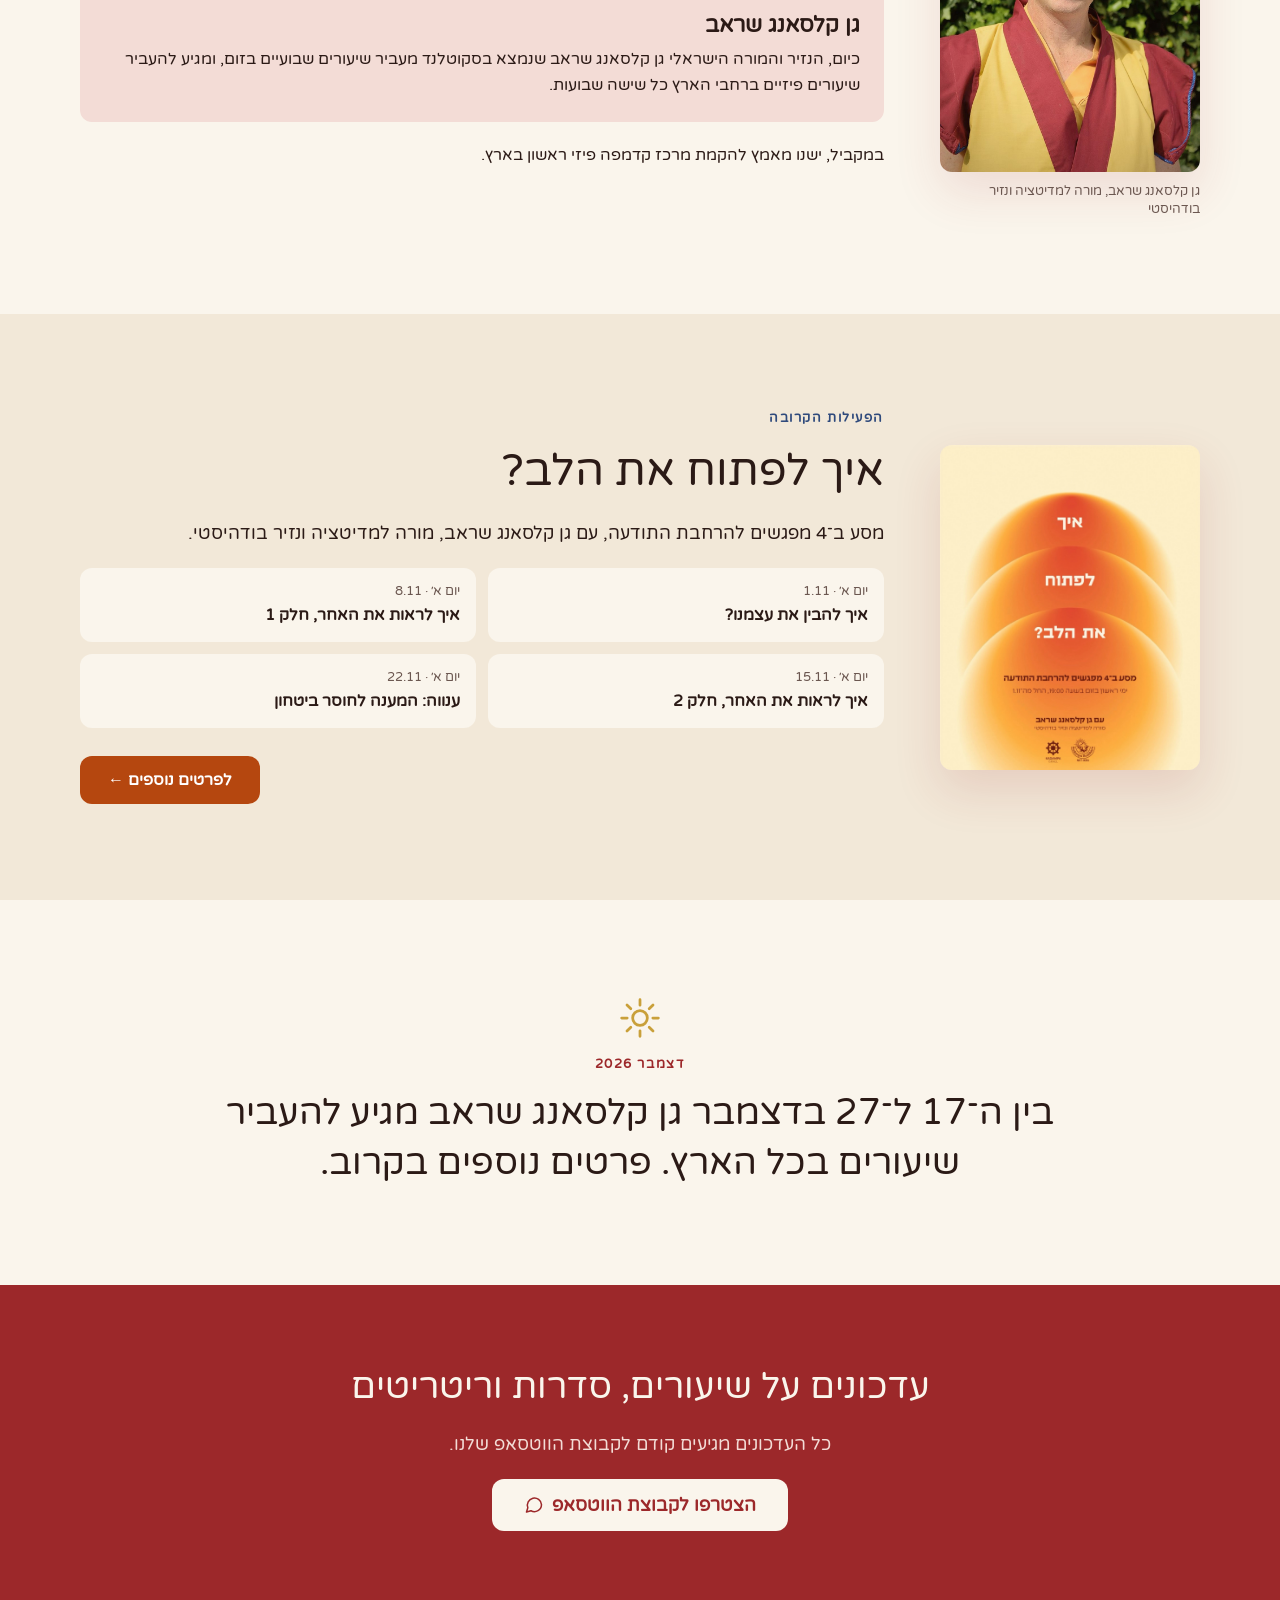
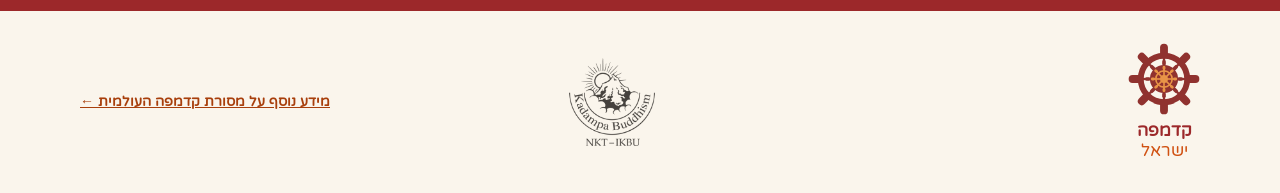
==== commit 6bfef2bf: "Merge bdcd4db5b0899473d709ac744316b82bc516511b into dffeafe1bda8e06c4475470b3526f81ae800b8a1" ====
--- a/index.html
+++ b/index.html
@@ -18,7 +18,7 @@
 <div class="site-top">
 <header class="site-header">
 <a class="logo" href="#top" aria-label="קדמפה ישראל, לראש העמוד">
-<svg viewBox="52 26 220 220" width="54" height="54" role="img" aria-label="סמל קדמפה ישראל" class="logo-mark"><line x1="162.0" y1="96.0" x2="162.0" y2="70.0" stroke="#90322f" stroke-width="7"></line><line x1="162.0" y1="90.0" x2="162.0" y2="83.0" stroke="#90322f" stroke-width="11" stroke-linecap="round"></line><line x1="162.0" y1="58.0" x2="162.0" y2="40.0" stroke="#90322f" stroke-width="24" stroke-linecap="round"></line><line x1="190.3" y1="107.7" x2="208.7" y2="89.3" stroke="#90322f" stroke-width="7"></line><line x1="194.5" y1="103.5" x2="199.5" y2="98.5" stroke="#90322f" stroke-width="11" stroke-linecap="round"></line><line x1="217.2" y1="80.8" x2="229.9" y2="68.1" stroke="#90322f" stroke-width="24" stroke-linecap="round"></line><line x1="202.0" y1="136.0" x2="228.0" y2="136.0" stroke="#90322f" stroke-width="7"></line><line x1="208.0" y1="136.0" x2="215.0" y2="136.0" stroke="#90322f" stroke-width="11" stroke-linecap="round"></line><line x1="240.0" y1="136.0" x2="258.0" y2="136.0" stroke="#90322f" stroke-width="24" stroke-linecap="round"></line><line x1="190.3" y1="164.3" x2="208.7" y2="182.7" stroke="#90322f" stroke-width="7"></line><line x1="194.5" y1="168.5" x2="199.5" y2="173.5" stroke="#90322f" stroke-width="11" stroke-linecap="round"></line><line x1="217.2" y1="191.2" x2="229.9" y2="203.9" stroke="#90322f" stroke-width="24" stroke-linecap="round"></line><line x1="162.0" y1="176.0" x2="162.0" y2="202.0" stroke="#90322f" stroke-width="7"></line><line x1="162.0" y1="182.0" x2="162.0" y2="189.0" stroke="#90322f" stroke-width="11" stroke-linecap="round"></line><line x1="162.0" y1="214.0" x2="162.0" y2="232.0" stroke="#90322f" stroke-width="24" stroke-linecap="round"></line><line x1="133.7" y1="164.3" x2="115.3" y2="182.7" stroke="#90322f" stroke-width="7"></line><line x1="129.5" y1="168.5" x2="124.5" y2="173.5" stroke="#90322f" stroke-width="11" stroke-linecap="round"></line><line x1="106.8" y1="191.2" x2="94.1" y2="203.9" stroke="#90322f" stroke-width="24" stroke-linecap="round"></line><line x1="122.0" y1="136.0" x2="96.0" y2="136.0" stroke="#90322f" stroke-width="7"></line><line x1="116.0" y1="136.0" x2="109.0" y2="136.0" stroke="#90322f" stroke-width="11" stroke-linecap="round"></line><line x1="84.0" y1="136.0" x2="66.0" y2="136.0" stroke="#90322f" stroke-width="24" stroke-linecap="round"></line><line x1="133.7" y1="107.7" x2="115.3" y2="89.3" stroke="#90322f" stroke-width="7"></line><line x1="129.5" y1="103.5" x2="124.5" y2="98.5" stroke="#90322f" stroke-width="11" stroke-linecap="round"></line><line x1="106.8" y1="80.8" x2="94.1" y2="68.1" stroke="#90322f" stroke-width="24" stroke-linecap="round"></line><circle cx="162" cy="136" r="71" fill="none" stroke="#90322f" stroke-width="18"></circle><circle cx="162" cy="136" r="43" fill="#90322f"></circle><circle cx="162" cy="136" r="25" fill="none" stroke="#e89447" stroke-width="5"></circle><line x1="162.0" y1="136.0" x2="162.0" y2="103.0" stroke="#e89447" stroke-width="5"></line><line x1="162.0" y1="104.0" x2="162.0" y2="100.0" stroke="#e89447" stroke-width="8.5" stroke-linecap="round"></line><line x1="162.0" y1="136.0" x2="185.3" y2="112.7" stroke="#e89447" stroke-width="5"></line><line x1="184.6" y1="113.4" x2="187.5" y2="110.5" stroke="#e89447" stroke-width="8.5" stroke-linecap="round"></line><line x1="162.0" y1="136.0" x2="195.0" y2="136.0" stroke="#e89447" stroke-width="5"></line><line x1="194.0" y1="136.0" x2="198.0" y2="136.0" stroke="#e89447" stroke-width="8.5" stroke-linecap="round"></line><line x1="162.0" y1="136.0" x2="185.3" y2="159.3" stroke="#e89447" stroke-width="5"></line><line x1="184.6" y1="158.6" x2="187.5" y2="161.5" stroke="#e89447" stroke-width="8.5" stroke-linecap="round"></line><line x1="162.0" y1="136.0" x2="162.0" y2="169.0" stroke="#e89447" stroke-width="5"></line><line x1="162.0" y1="168.0" x2="162.0" y2="172.0" stroke="#e89447" stroke-width="8.5" stroke-linecap="round"></line><line x1="162.0" y1="136.0" x2="138.7" y2="159.3" stroke="#e89447" stroke-width="5"></line><line x1="139.4" y1="158.6" x2="136.5" y2="161.5" stroke="#e89447" stroke-width="8.5" stroke-linecap="round"></line><line x1="162.0" y1="136.0" x2="129.0" y2="136.0" stroke="#e89447" stroke-width="5"></line><line x1="130.0" y1="136.0" x2="126.0" y2="136.0" stroke="#e89447" stroke-width="8.5" stroke-linecap="round"></line><line x1="162.0" y1="136.0" x2="138.7" y2="112.7" stroke="#e89447" stroke-width="5"></line><line x1="139.4" y1="113.4" x2="136.5" y2="110.5" stroke="#e89447" stroke-width="8.5" stroke-linecap="round"></line><circle cx="162" cy="136" r="12" fill="#e89447"></circle></svg>
+<svg viewBox="52 26 220 220" width="54" height="54" role="img" aria-label="סמל קדמפה ישראל" class="logo-mark"><g class="wheel-outer"><line x1="162.0" y1="96.0" x2="162.0" y2="70.0" stroke="#90322f" stroke-width="7"></line><line x1="162.0" y1="90.0" x2="162.0" y2="83.0" stroke="#90322f" stroke-width="11" stroke-linecap="round"></line><line x1="162.0" y1="58.0" x2="162.0" y2="40.0" stroke="#90322f" stroke-width="24" stroke-linecap="round"></line><line x1="190.3" y1="107.7" x2="208.7" y2="89.3" stroke="#90322f" stroke-width="7"></line><line x1="194.5" y1="103.5" x2="199.5" y2="98.5" stroke="#90322f" stroke-width="11" stroke-linecap="round"></line><line x1="217.2" y1="80.8" x2="229.9" y2="68.1" stroke="#90322f" stroke-width="24" stroke-linecap="round"></line><line x1="202.0" y1="136.0" x2="228.0" y2="136.0" stroke="#90322f" stroke-width="7"></line><line x1="208.0" y1="136.0" x2="215.0" y2="136.0" stroke="#90322f" stroke-width="11" stroke-linecap="round"></line><line x1="240.0" y1="136.0" x2="258.0" y2="136.0" stroke="#90322f" stroke-width="24" stroke-linecap="round"></line><line x1="190.3" y1="164.3" x2="208.7" y2="182.7" stroke="#90322f" stroke-width="7"></line><line x1="194.5" y1="168.5" x2="199.5" y2="173.5" stroke="#90322f" stroke-width="11" stroke-linecap="round"></line><line x1="217.2" y1="191.2" x2="229.9" y2="203.9" stroke="#90322f" stroke-width="24" stroke-linecap="round"></line><line x1="162.0" y1="176.0" x2="162.0" y2="202.0" stroke="#90322f" stroke-width="7"></line><line x1="162.0" y1="182.0" x2="162.0" y2="189.0" stroke="#90322f" stroke-width="11" stroke-linecap="round"></line><line x1="162.0" y1="214.0" x2="162.0" y2="232.0" stroke="#90322f" stroke-width="24" stroke-linecap="round"></line><line x1="133.7" y1="164.3" x2="115.3" y2="182.7" stroke="#90322f" stroke-width="7"></line><line x1="129.5" y1="168.5" x2="124.5" y2="173.5" stroke="#90322f" stroke-width="11" stroke-linecap="round"></line><line x1="106.8" y1="191.2" x2="94.1" y2="203.9" stroke="#90322f" stroke-width="24" stroke-linecap="round"></line><line x1="122.0" y1="136.0" x2="96.0" y2="136.0" stroke="#90322f" stroke-width="7"></line><line x1="116.0" y1="136.0" x2="109.0" y2="136.0" stroke="#90322f" stroke-width="11" stroke-linecap="round"></line><line x1="84.0" y1="136.0" x2="66.0" y2="136.0" stroke="#90322f" stroke-width="24" stroke-linecap="round"></line><line x1="133.7" y1="107.7" x2="115.3" y2="89.3" stroke="#90322f" stroke-width="7"></line><line x1="129.5" y1="103.5" x2="124.5" y2="98.5" stroke="#90322f" stroke-width="11" stroke-linecap="round"></line><line x1="106.8" y1="80.8" x2="94.1" y2="68.1" stroke="#90322f" stroke-width="24" stroke-linecap="round"></line><circle cx="162" cy="136" r="71" fill="none" stroke="#90322f" stroke-width="18"></circle><circle cx="162" cy="136" r="43" fill="#90322f"></circle></g><g class="wheel-inner"><circle cx="162" cy="136" r="25" fill="none" stroke="#e89447" stroke-width="5"></circle><line x1="162.0" y1="136.0" x2="162.0" y2="103.0" stroke="#e89447" stroke-width="5"></line><line x1="162.0" y1="104.0" x2="162.0" y2="100.0" stroke="#e89447" stroke-width="8.5" stroke-linecap="round"></line><line x1="162.0" y1="136.0" x2="185.3" y2="112.7" stroke="#e89447" stroke-width="5"></line><line x1="184.6" y1="113.4" x2="187.5" y2="110.5" stroke="#e89447" stroke-width="8.5" stroke-linecap="round"></line><line x1="162.0" y1="136.0" x2="195.0" y2="136.0" stroke="#e89447" stroke-width="5"></line><line x1="194.0" y1="136.0" x2="198.0" y2="136.0" stroke="#e89447" stroke-width="8.5" stroke-linecap="round"></line><line x1="162.0" y1="136.0" x2="185.3" y2="159.3" stroke="#e89447" stroke-width="5"></line><line x1="184.6" y1="158.6" x2="187.5" y2="161.5" stroke="#e89447" stroke-width="8.5" stroke-linecap="round"></line><line x1="162.0" y1="136.0" x2="162.0" y2="169.0" stroke="#e89447" stroke-width="5"></line><line x1="162.0" y1="168.0" x2="162.0" y2="172.0" stroke="#e89447" stroke-width="8.5" stroke-linecap="round"></line><line x1="162.0" y1="136.0" x2="138.7" y2="159.3" stroke="#e89447" stroke-width="5"></line><line x1="139.4" y1="158.6" x2="136.5" y2="161.5" stroke="#e89447" stroke-width="8.5" stroke-linecap="round"></line><line x1="162.0" y1="136.0" x2="129.0" y2="136.0" stroke="#e89447" stroke-width="5"></line><line x1="130.0" y1="136.0" x2="126.0" y2="136.0" stroke="#e89447" stroke-width="8.5" stroke-linecap="round"></line><line x1="162.0" y1="136.0" x2="138.7" y2="112.7" stroke="#e89447" stroke-width="5"></line><line x1="139.4" y1="113.4" x2="136.5" y2="110.5" stroke="#e89447" stroke-width="8.5" stroke-linecap="round"></line><circle cx="162" cy="136" r="12" fill="#e89447"></circle></g></svg>
 <span class="logo-word">
 <span class="logo-word__top">קדמפה</span>
 <span class="logo-word__bottom">ישראל</span>
@@ -47,8 +47,7 @@
 <div class="horizon" aria-hidden="true">
 <div class="sun">
 <div class="sun-glow"><div class="sun-glow__breath"></div></div>
-<div class="sun-disc sun-disc--core"></div>
-<div class="sun-disc sun-disc--halo"></div>
+<img class="sun-head" src="assets/buddha-head.svg" width="608" height="804" alt="">
 </div>
 </div>
 </section>
@@ -145,7 +144,7 @@
 
 <footer class="site-footer">
 <div class="footer-logo" role="img" aria-label="קדמפה ישראל">
-<svg viewBox="52 26 220 220" width="72" height="72" role="img" aria-label="סמל קדמפה ישראל" class="logo-mark"><line x1="162.0" y1="96.0" x2="162.0" y2="70.0" stroke="#90322f" stroke-width="7"></line><line x1="162.0" y1="90.0" x2="162.0" y2="83.0" stroke="#90322f" stroke-width="11" stroke-linecap="round"></line><line x1="162.0" y1="58.0" x2="162.0" y2="40.0" stroke="#90322f" stroke-width="24" stroke-linecap="round"></line><line x1="190.3" y1="107.7" x2="208.7" y2="89.3" stroke="#90322f" stroke-width="7"></line><line x1="194.5" y1="103.5" x2="199.5" y2="98.5" stroke="#90322f" stroke-width="11" stroke-linecap="round"></line><line x1="217.2" y1="80.8" x2="229.9" y2="68.1" stroke="#90322f" stroke-width="24" stroke-linecap="round"></line><line x1="202.0" y1="136.0" x2="228.0" y2="136.0" stroke="#90322f" stroke-width="7"></line><line x1="208.0" y1="136.0" x2="215.0" y2="136.0" stroke="#90322f" stroke-width="11" stroke-linecap="round"></line><line x1="240.0" y1="136.0" x2="258.0" y2="136.0" stroke="#90322f" stroke-width="24" stroke-linecap="round"></line><line x1="190.3" y1="164.3" x2="208.7" y2="182.7" stroke="#90322f" stroke-width="7"></line><line x1="194.5" y1="168.5" x2="199.5" y2="173.5" stroke="#90322f" stroke-width="11" stroke-linecap="round"></line><line x1="217.2" y1="191.2" x2="229.9" y2="203.9" stroke="#90322f" stroke-width="24" stroke-linecap="round"></line><line x1="162.0" y1="176.0" x2="162.0" y2="202.0" stroke="#90322f" stroke-width="7"></line><line x1="162.0" y1="182.0" x2="162.0" y2="189.0" stroke="#90322f" stroke-width="11" stroke-linecap="round"></line><line x1="162.0" y1="214.0" x2="162.0" y2="232.0" stroke="#90322f" stroke-width="24" stroke-linecap="round"></line><line x1="133.7" y1="164.3" x2="115.3" y2="182.7" stroke="#90322f" stroke-width="7"></line><line x1="129.5" y1="168.5" x2="124.5" y2="173.5" stroke="#90322f" stroke-width="11" stroke-linecap="round"></line><line x1="106.8" y1="191.2" x2="94.1" y2="203.9" stroke="#90322f" stroke-width="24" stroke-linecap="round"></line><line x1="122.0" y1="136.0" x2="96.0" y2="136.0" stroke="#90322f" stroke-width="7"></line><line x1="116.0" y1="136.0" x2="109.0" y2="136.0" stroke="#90322f" stroke-width="11" stroke-linecap="round"></line><line x1="84.0" y1="136.0" x2="66.0" y2="136.0" stroke="#90322f" stroke-width="24" stroke-linecap="round"></line><line x1="133.7" y1="107.7" x2="115.3" y2="89.3" stroke="#90322f" stroke-width="7"></line><line x1="129.5" y1="103.5" x2="124.5" y2="98.5" stroke="#90322f" stroke-width="11" stroke-linecap="round"></line><line x1="106.8" y1="80.8" x2="94.1" y2="68.1" stroke="#90322f" stroke-width="24" stroke-linecap="round"></line><circle cx="162" cy="136" r="71" fill="none" stroke="#90322f" stroke-width="18"></circle><circle cx="162" cy="136" r="43" fill="#90322f"></circle><circle cx="162" cy="136" r="25" fill="none" stroke="#e89447" stroke-width="5"></circle><line x1="162.0" y1="136.0" x2="162.0" y2="103.0" stroke="#e89447" stroke-width="5"></line><line x1="162.0" y1="104.0" x2="162.0" y2="100.0" stroke="#e89447" stroke-width="8.5" stroke-linecap="round"></line><line x1="162.0" y1="136.0" x2="185.3" y2="112.7" stroke="#e89447" stroke-width="5"></line><line x1="184.6" y1="113.4" x2="187.5" y2="110.5" stroke="#e89447" stroke-width="8.5" stroke-linecap="round"></line><line x1="162.0" y1="136.0" x2="195.0" y2="136.0" stroke="#e89447" stroke-width="5"></line><line x1="194.0" y1="136.0" x2="198.0" y2="136.0" stroke="#e89447" stroke-width="8.5" stroke-linecap="round"></line><line x1="162.0" y1="136.0" x2="185.3" y2="159.3" stroke="#e89447" stroke-width="5"></line><line x1="184.6" y1="158.6" x2="187.5" y2="161.5" stroke="#e89447" stroke-width="8.5" stroke-linecap="round"></line><line x1="162.0" y1="136.0" x2="162.0" y2="169.0" stroke="#e89447" stroke-width="5"></line><line x1="162.0" y1="168.0" x2="162.0" y2="172.0" stroke="#e89447" stroke-width="8.5" stroke-linecap="round"></line><line x1="162.0" y1="136.0" x2="138.7" y2="159.3" stroke="#e89447" stroke-width="5"></line><line x1="139.4" y1="158.6" x2="136.5" y2="161.5" stroke="#e89447" stroke-width="8.5" stroke-linecap="round"></line><line x1="162.0" y1="136.0" x2="129.0" y2="136.0" stroke="#e89447" stroke-width="5"></line><line x1="130.0" y1="136.0" x2="126.0" y2="136.0" stroke="#e89447" stroke-width="8.5" stroke-linecap="round"></line><line x1="162.0" y1="136.0" x2="138.7" y2="112.7" stroke="#e89447" stroke-width="5"></line><line x1="139.4" y1="113.4" x2="136.5" y2="110.5" stroke="#e89447" stroke-width="8.5" stroke-linecap="round"></line><circle cx="162" cy="136" r="12" fill="#e89447"></circle></svg>
+<svg viewBox="52 26 220 220" width="72" height="72" role="img" aria-label="סמל קדמפה ישראל" class="logo-mark"><g class="wheel-outer"><line x1="162.0" y1="96.0" x2="162.0" y2="70.0" stroke="#90322f" stroke-width="7"></line><line x1="162.0" y1="90.0" x2="162.0" y2="83.0" stroke="#90322f" stroke-width="11" stroke-linecap="round"></line><line x1="162.0" y1="58.0" x2="162.0" y2="40.0" stroke="#90322f" stroke-width="24" stroke-linecap="round"></line><line x1="190.3" y1="107.7" x2="208.7" y2="89.3" stroke="#90322f" stroke-width="7"></line><line x1="194.5" y1="103.5" x2="199.5" y2="98.5" stroke="#90322f" stroke-width="11" stroke-linecap="round"></line><line x1="217.2" y1="80.8" x2="229.9" y2="68.1" stroke="#90322f" stroke-width="24" stroke-linecap="round"></line><line x1="202.0" y1="136.0" x2="228.0" y2="136.0" stroke="#90322f" stroke-width="7"></line><line x1="208.0" y1="136.0" x2="215.0" y2="136.0" stroke="#90322f" stroke-width="11" stroke-linecap="round"></line><line x1="240.0" y1="136.0" x2="258.0" y2="136.0" stroke="#90322f" stroke-width="24" stroke-linecap="round"></line><line x1="190.3" y1="164.3" x2="208.7" y2="182.7" stroke="#90322f" stroke-width="7"></line><line x1="194.5" y1="168.5" x2="199.5" y2="173.5" stroke="#90322f" stroke-width="11" stroke-linecap="round"></line><line x1="217.2" y1="191.2" x2="229.9" y2="203.9" stroke="#90322f" stroke-width="24" stroke-linecap="round"></line><line x1="162.0" y1="176.0" x2="162.0" y2="202.0" stroke="#90322f" stroke-width="7"></line><line x1="162.0" y1="182.0" x2="162.0" y2="189.0" stroke="#90322f" stroke-width="11" stroke-linecap="round"></line><line x1="162.0" y1="214.0" x2="162.0" y2="232.0" stroke="#90322f" stroke-width="24" stroke-linecap="round"></line><line x1="133.7" y1="164.3" x2="115.3" y2="182.7" stroke="#90322f" stroke-width="7"></line><line x1="129.5" y1="168.5" x2="124.5" y2="173.5" stroke="#90322f" stroke-width="11" stroke-linecap="round"></line><line x1="106.8" y1="191.2" x2="94.1" y2="203.9" stroke="#90322f" stroke-width="24" stroke-linecap="round"></line><line x1="122.0" y1="136.0" x2="96.0" y2="136.0" stroke="#90322f" stroke-width="7"></line><line x1="116.0" y1="136.0" x2="109.0" y2="136.0" stroke="#90322f" stroke-width="11" stroke-linecap="round"></line><line x1="84.0" y1="136.0" x2="66.0" y2="136.0" stroke="#90322f" stroke-width="24" stroke-linecap="round"></line><line x1="133.7" y1="107.7" x2="115.3" y2="89.3" stroke="#90322f" stroke-width="7"></line><line x1="129.5" y1="103.5" x2="124.5" y2="98.5" stroke="#90322f" stroke-width="11" stroke-linecap="round"></line><line x1="106.8" y1="80.8" x2="94.1" y2="68.1" stroke="#90322f" stroke-width="24" stroke-linecap="round"></line><circle cx="162" cy="136" r="71" fill="none" stroke="#90322f" stroke-width="18"></circle><circle cx="162" cy="136" r="43" fill="#90322f"></circle></g><g class="wheel-inner"><circle cx="162" cy="136" r="25" fill="none" stroke="#e89447" stroke-width="5"></circle><line x1="162.0" y1="136.0" x2="162.0" y2="103.0" stroke="#e89447" stroke-width="5"></line><line x1="162.0" y1="104.0" x2="162.0" y2="100.0" stroke="#e89447" stroke-width="8.5" stroke-linecap="round"></line><line x1="162.0" y1="136.0" x2="185.3" y2="112.7" stroke="#e89447" stroke-width="5"></line><line x1="184.6" y1="113.4" x2="187.5" y2="110.5" stroke="#e89447" stroke-width="8.5" stroke-linecap="round"></line><line x1="162.0" y1="136.0" x2="195.0" y2="136.0" stroke="#e89447" stroke-width="5"></line><line x1="194.0" y1="136.0" x2="198.0" y2="136.0" stroke="#e89447" stroke-width="8.5" stroke-linecap="round"></line><line x1="162.0" y1="136.0" x2="185.3" y2="159.3" stroke="#e89447" stroke-width="5"></line><line x1="184.6" y1="158.6" x2="187.5" y2="161.5" stroke="#e89447" stroke-width="8.5" stroke-linecap="round"></line><line x1="162.0" y1="136.0" x2="162.0" y2="169.0" stroke="#e89447" stroke-width="5"></line><line x1="162.0" y1="168.0" x2="162.0" y2="172.0" stroke="#e89447" stroke-width="8.5" stroke-linecap="round"></line><line x1="162.0" y1="136.0" x2="138.7" y2="159.3" stroke="#e89447" stroke-width="5"></line><line x1="139.4" y1="158.6" x2="136.5" y2="161.5" stroke="#e89447" stroke-width="8.5" stroke-linecap="round"></line><line x1="162.0" y1="136.0" x2="129.0" y2="136.0" stroke="#e89447" stroke-width="5"></line><line x1="130.0" y1="136.0" x2="126.0" y2="136.0" stroke="#e89447" stroke-width="8.5" stroke-linecap="round"></line><line x1="162.0" y1="136.0" x2="138.7" y2="112.7" stroke="#e89447" stroke-width="5"></line><line x1="139.4" y1="113.4" x2="136.5" y2="110.5" stroke="#e89447" stroke-width="8.5" stroke-linecap="round"></line><circle cx="162" cy="136" r="12" fill="#e89447"></circle></g></svg>
 <span class="logo-word"><span class="logo-word__top">קדמפה</span><span class="logo-word__bottom">ישראל</span></span>
 </div>
 <br>
--- a/styles.css
+++ b/styles.css
@@ -81,6 +81,13 @@
   text-decoration: none;
 }
 .logo-mark { display: block; }
+.logo-mark g { transform-box: fill-box; transform-origin: center; }
+.logo-mark.is-spinning .wheel-outer { animation: wheelSpin 6s ease-in-out; }
+.logo-mark.is-spinning .wheel-inner { animation: wheelSpin 3s ease-in-out reverse; }
+@keyframes wheelSpin {
+  from { transform: rotate(0deg); }
+  to { transform: rotate(360deg); }
+}
 .logo-word {
   display: flex;
   flex-direction: row;
@@ -257,11 +264,17 @@
 /* ============ Landing page (index.html) ============ */
 
 /* Hero + sunrise */
+/* The hero fills the first screen under the sticky header so Buddha's eyes always land just above the fold */
 .hero {
+  --top-h: 102px;
   position: relative;
+  display: flex;
+  flex-direction: column;
+  box-sizing: border-box;
+  min-height: calc(100svh - var(--top-h));
   padding: 72px 24px 0;
   text-align: center;
-  overflow-x: clip; /* sun discs are wider than the viewport; vertical glow is allowed to spill, as in the mockup */
+  overflow-x: clip; /* the glow is wider than the viewport; it is allowed to spill vertically */
 }
 .hero-inner {
   position: relative;
@@ -273,6 +286,16 @@
   align-items: center;
   gap: 20px;
 }
+/* Soft wash of the page color behind the text, so it stays readable where the head rises behind it */
+.hero-inner::before {
+  content: '';
+  position: absolute;
+  inset: -48px -96px -32px;
+  z-index: -1;
+  background: radial-gradient(closest-side, rgba(250, 245, 236, 0.82), rgba(250, 245, 236, 0.6) 65%, rgba(250, 245, 236, 0));
+  pointer-events: none;
+}
+.hero-title, .hero-lead { text-shadow: 0 0 12px var(--surface-100), 0 0 4px var(--surface-100); }
 .hero-title {
   font-size: clamp(40px, 6vw, 64px);
   line-height: 1.15;
@@ -286,32 +309,34 @@
   color: var(--ink-muted);
   max-width: 560px;
 }
+/* Takes whatever height is left under the text; the head is anchored to its bottom and may rise up behind the text */
 .horizon {
+  --head-w: min(90vw, 900px, (100svh - var(--top-h)) * 0.85);
   position: relative;
-  height: 340px;
-  margin-top: -8px;
+  flex: 1 0 calc(var(--head-w) * 0.45);
+  width: 100%;
   max-width: 1200px;
   margin-inline: auto;
 }
 .sun {
   position: absolute;
   inset: 0;
-  transform: translateY(300px);
-  transition: transform 3.5s cubic-bezier(0.22, 0.61, 0.36, 1);
+  transform: translateY(calc(var(--head-w) * 1.2)); /* starts fully below the horizon */
+  transition: transform 6s cubic-bezier(0.33, 0, 0.2, 1);
 }
 .sun.is-risen { transform: translateY(0px); }
 .sun-glow {
   position: absolute;
   left: 50%;
-  top: -380px;
+  bottom: calc(var(--head-w) * 0.45 - 756px); /* centers the corona (46% down the box) on the head */
   width: 1400px;
   height: 1400px;
   margin-left: -700px;
   opacity: 0;
-  transition: opacity 3.5s ease-out 0.2s;
+  transition: opacity 5s ease-out 0.5s;
 }
 .sun.is-risen .sun-glow { opacity: 1; }
-/* Two layers: a bright corona hugging the disc's visible rim (~46% down this box), and a wide warm sky wash */
+/* Two layers: a bright corona around the head (~46% down this box), and a wide warm sky wash */
 .sun-glow__breath {
   width: 100%;
   height: 100%;
@@ -322,26 +347,14 @@
   transform-origin: 50% 46%;
   animation: kiGlow 6s ease-in-out infinite alternate;
 }
-.sun-disc {
+/* Buddha's head rises until his eyes are just above the horizon (the top of .about) */
+.sun-head {
   position: absolute;
   left: 50%;
-  border-radius: var(--radius-full);
-}
-.sun-disc--core {
-  top: 120px;
-  width: 900px;
-  height: 900px;
-  margin-left: -450px;
-  background: radial-gradient(circle at 50% 18%, #e0502e 0%, #ea6a32 22%, #f39a3c 44%, #fbc56a 58%, rgba(255, 214, 140, 0.6) 64%, rgba(250, 245, 236, 0) 72%);
-  filter: blur(6px);
-}
-.sun-disc--halo {
-  top: 220px;
-  width: 1100px;
-  height: 1100px;
-  margin-left: -550px;
-  background: radial-gradient(circle at 50% 14%, rgba(224, 80, 46, 0.85) 0%, rgba(236, 122, 53, 0.8) 24%, rgba(247, 169, 64, 0.6) 46%, rgba(250, 245, 236, 0) 70%);
-  filter: blur(4px);
+  bottom: calc(var(--head-w) * -0.17);
+  width: var(--head-w);
+  height: auto;
+  margin-left: calc(var(--head-w) / -2);
 }
 
 @keyframes kiGlow {
@@ -360,14 +373,14 @@
   z-index: 1;
   background: var(--surface-100);
 }
-/* Haze over the bottom of the sun so it sinks into the page instead of ending in a hard line */
+/* Short haze over the bottom of the head so it sinks into the page without veiling the eyes */
 .about::before {
   content: '';
   position: absolute;
   left: 0;
   right: 0;
   bottom: 100%;
-  height: 140px;
+  height: 28px;
   background: linear-gradient(to bottom, rgba(250, 245, 236, 0), rgba(250, 245, 236, 0.75) 60%, var(--surface-100));
   pointer-events: none;
 }
@@ -556,7 +569,7 @@
   display: flex;
   flex-direction: column;
   gap: 4px;
-  flex: 1 1 260px;
+  flex: 1 1 auto;
   min-width: 0;
 }
 .series-main {
@@ -663,7 +676,7 @@
   .nav .btn-outline { display: none; } /* the hero and join sections carry the WhatsApp CTA on phones */
 
   .section { padding: 56px 16px; }
-  .hero { padding: 40px 16px 0; }
+  .hero { --top-h: 114px; padding: 40px 16px 0; }
   .hero-lead { font-size: 17px; line-height: 28px; }
   .split { gap: 32px; }
   .about-rows { gap: 48px; }
